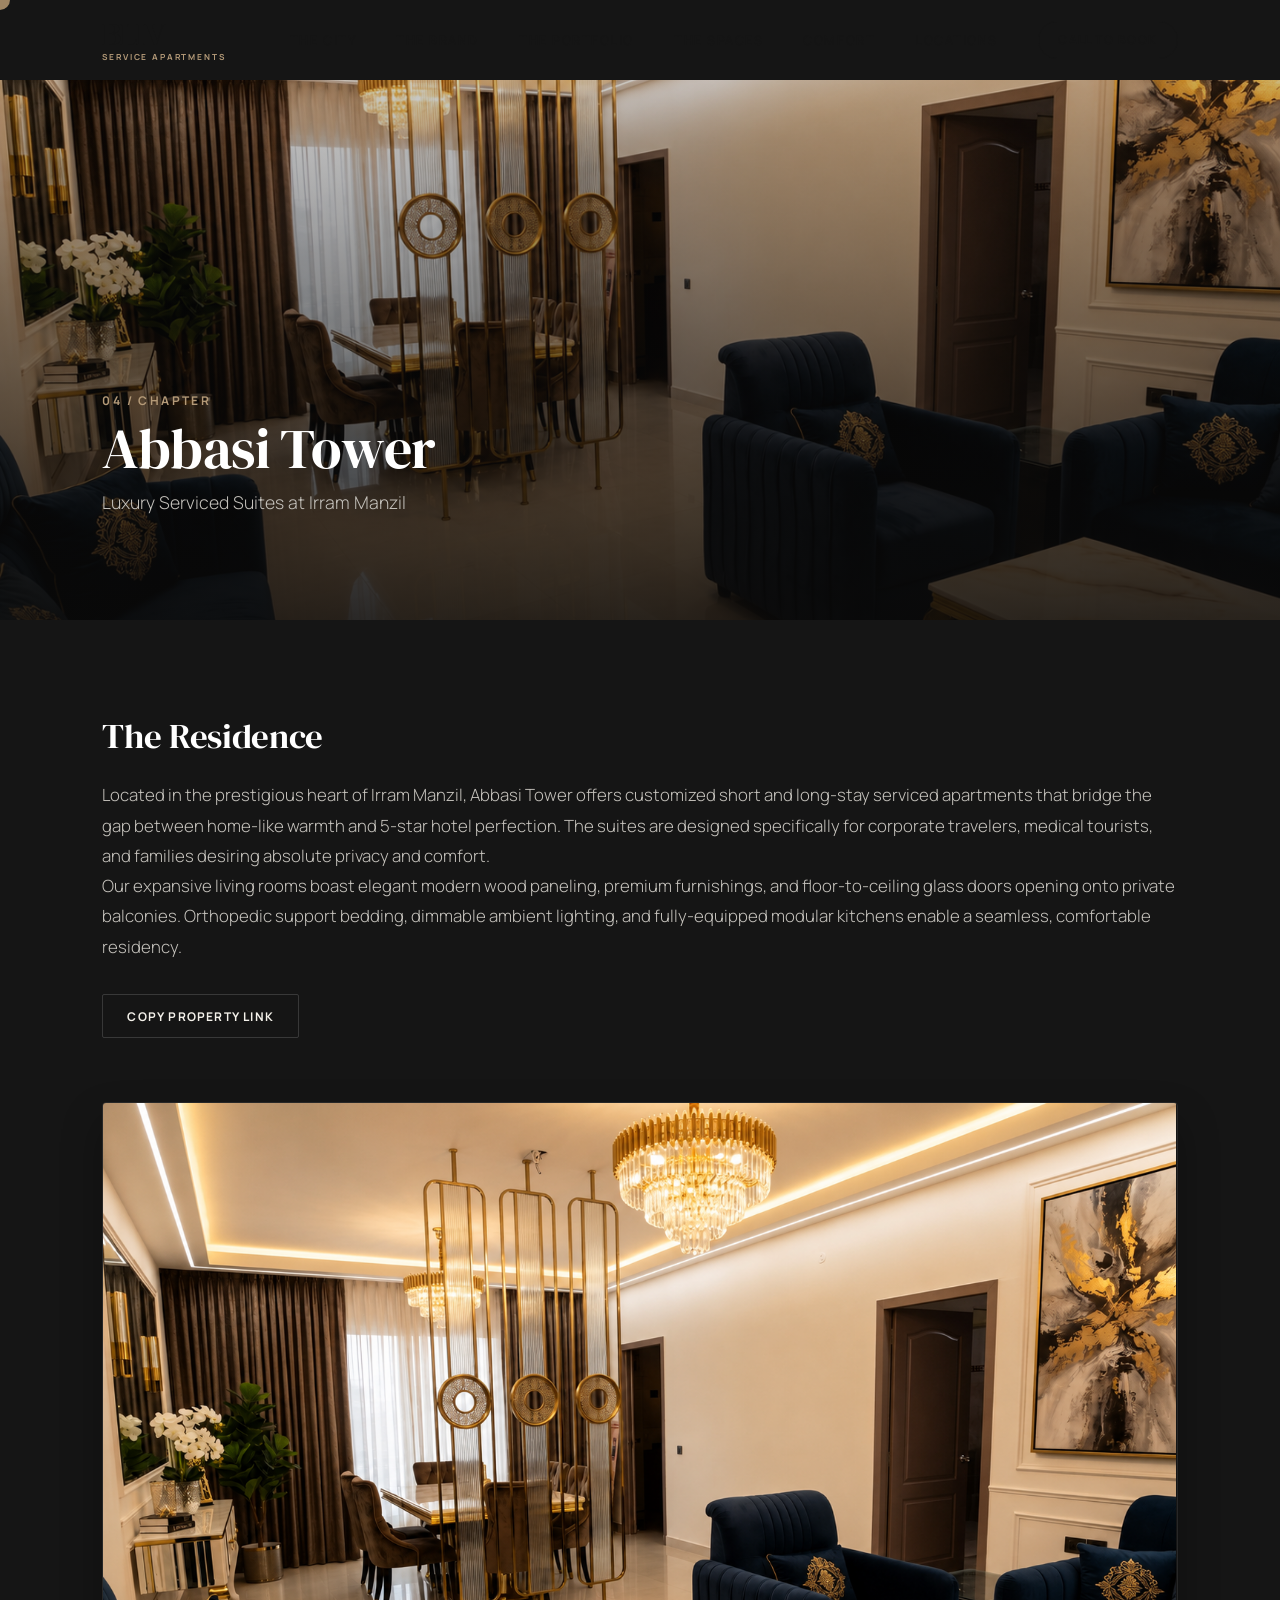
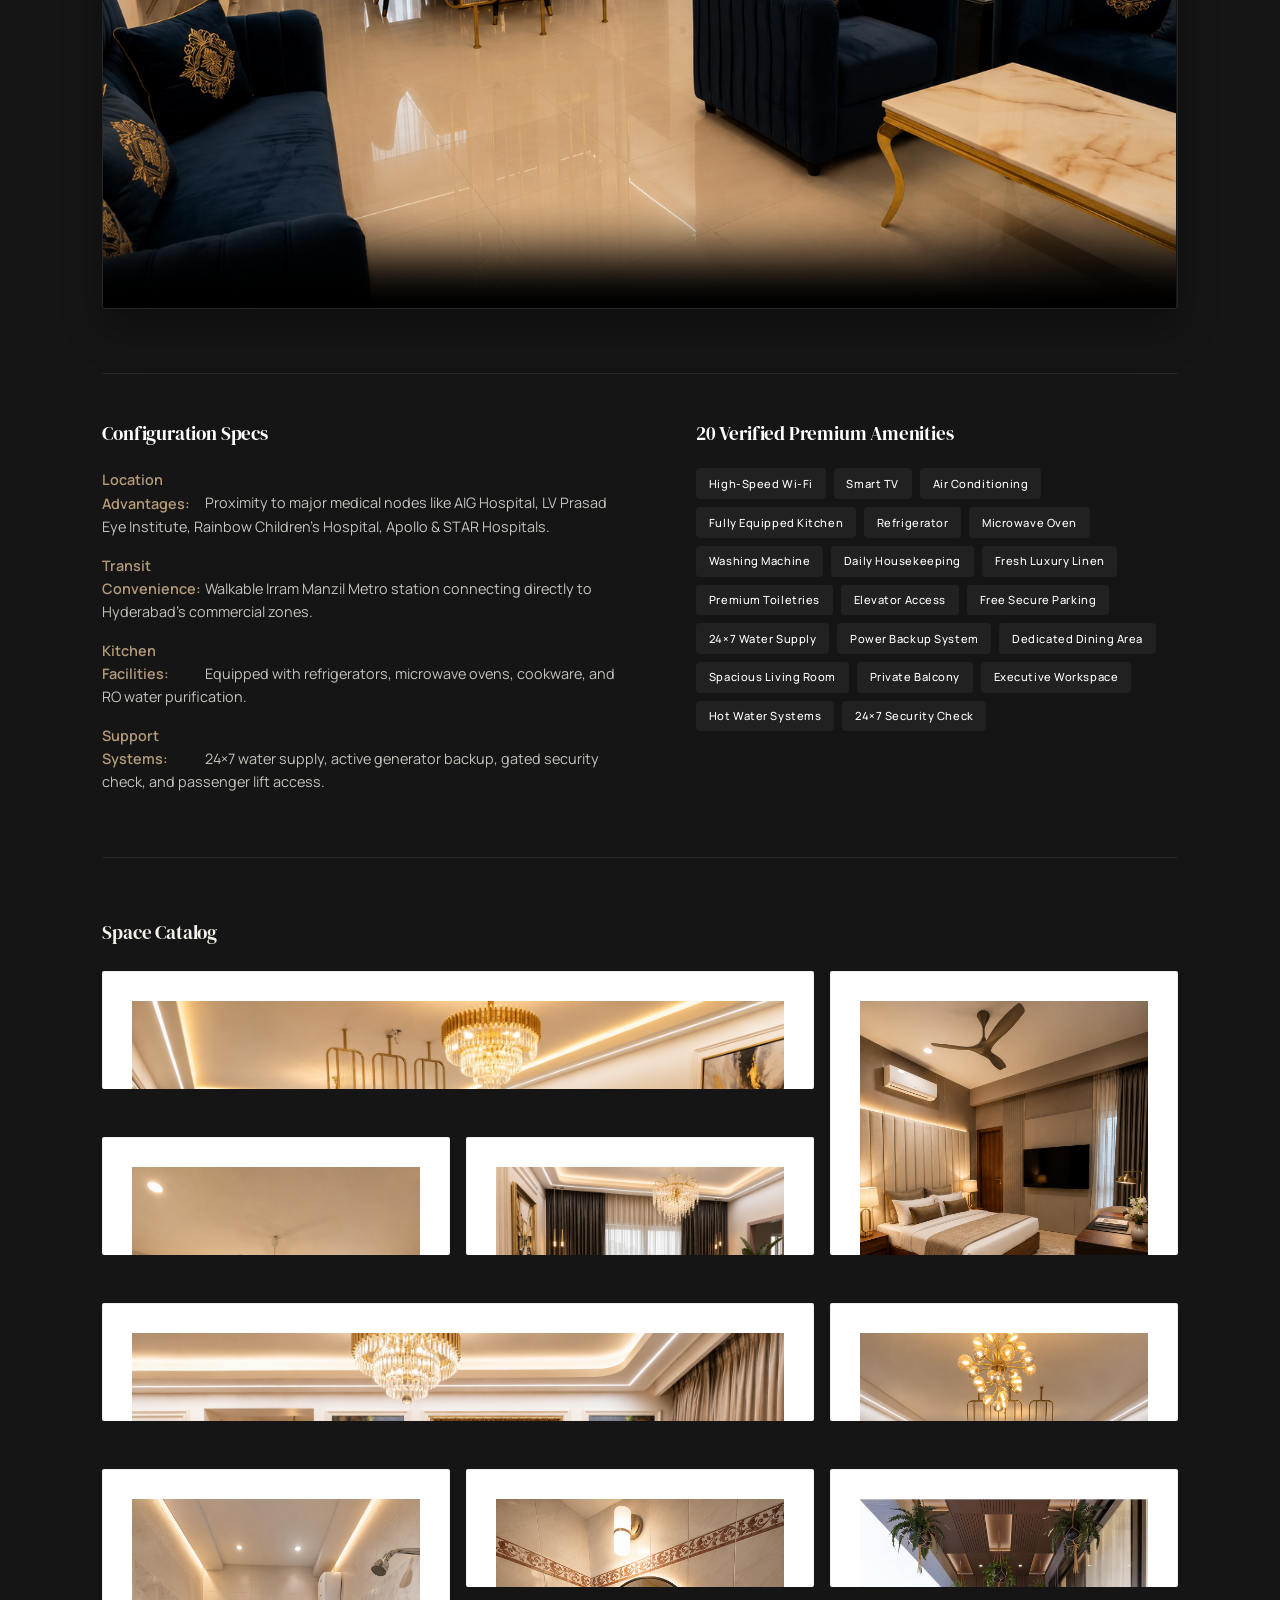
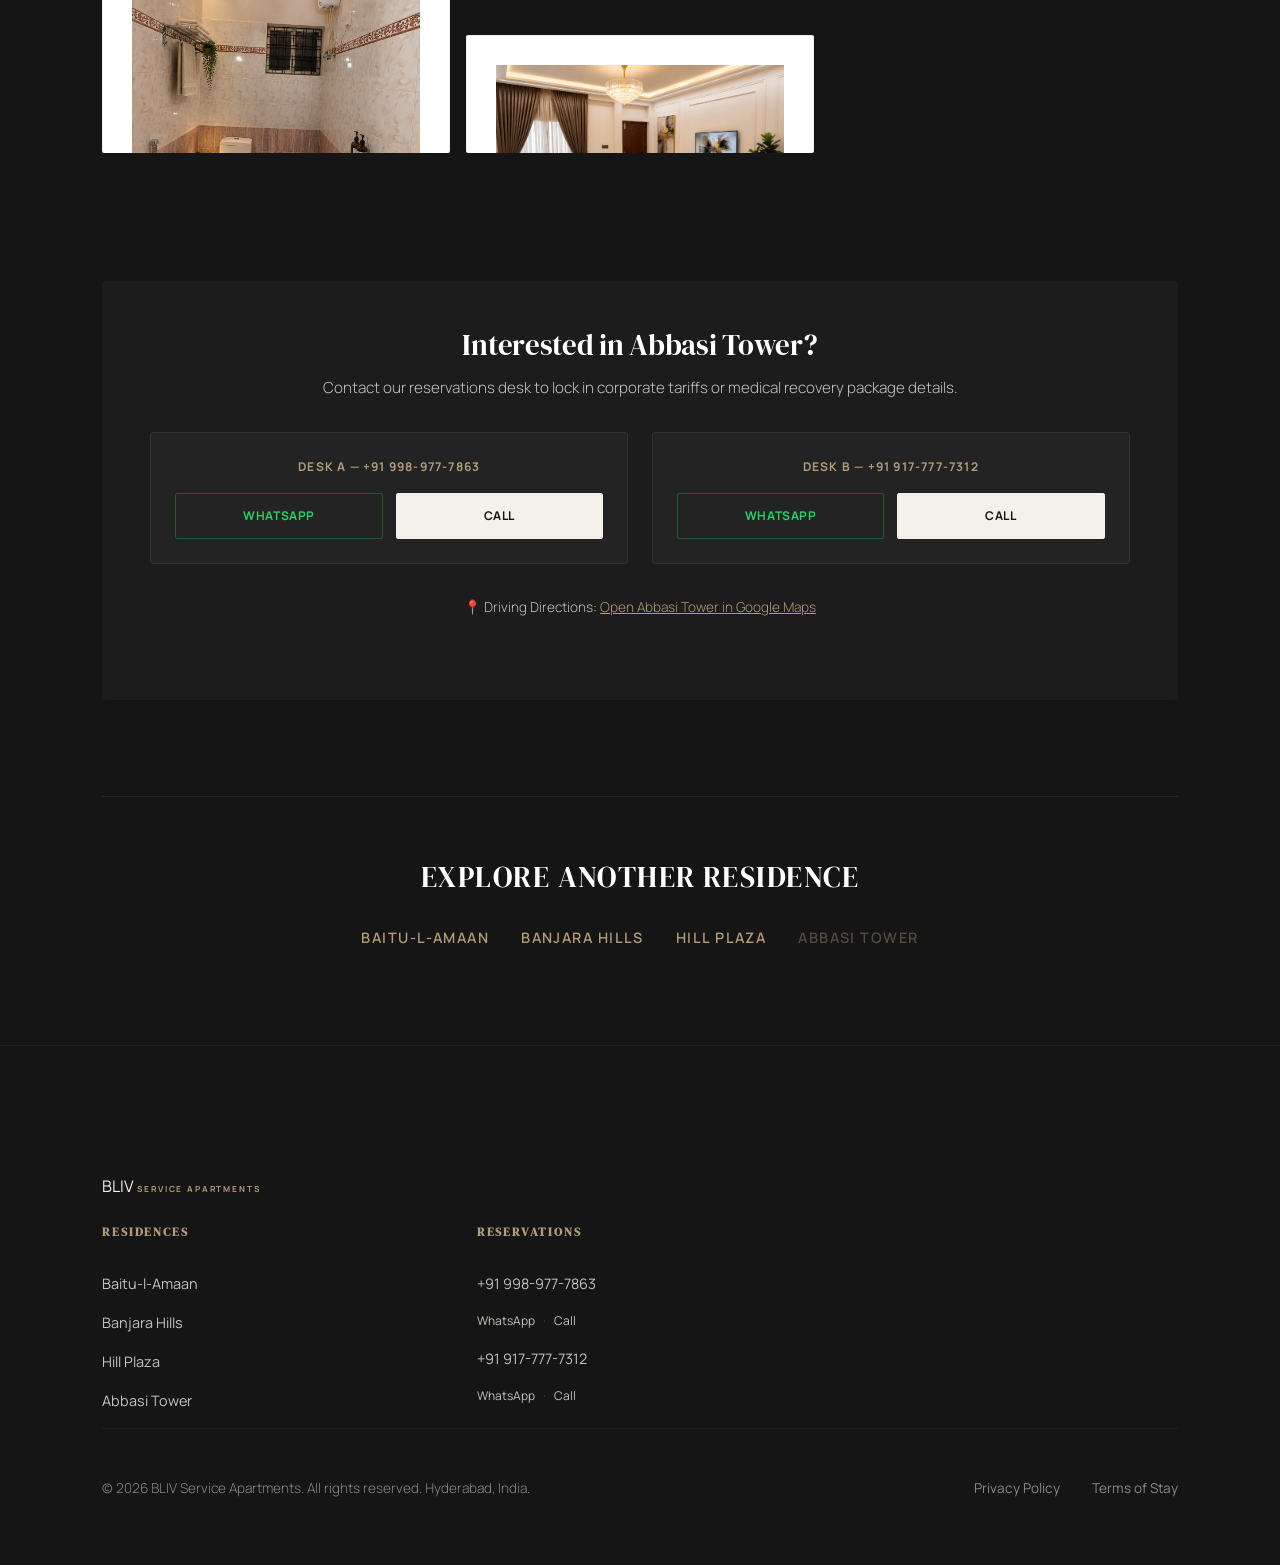
==== abbasi-tower/index.html @ 2ab09986 "feat: Add Multi-Property Shareable URL System and WhatsApp contact update (clean)" ====
<!DOCTYPE html>
<html lang="en">
<head>
    <meta charset="UTF-8">
    <meta name="viewport" content="width=device-width, initial-scale=1.0">
    <meta name="description" content="Explore customized luxury short and long-stay serviced suites at Abbasi Tower Irram Manzil, Hyderabad. Gated security, executive workspaces, modular kitchens.">
    <meta name="author" content="BLIV Brand Experience">
    
    <!-- Open Graph Metadata -->
    <meta property="og:title" content="Abbasi Tower | BLIV Service Apartments Hyderabad">
    <meta property="og:description" content="Explore customized luxury short and long-stay serviced suites at Abbasi Tower Irram Manzil, Hyderabad. Gated security, executive workspaces, modular kitchens.">
    <meta property="og:type" content="website">
    <meta property="og:image" content="../Abbasi%20Tower%20Iram%20Manzil/Living%20Space.png">
    
    <title>Abbasi Tower | BLIV Service Apartments Hyderabad</title>
    
    <!-- Premium Fonts -->
    <link rel="preconnect" href="https://fonts.googleapis.com">
    <link rel="preconnect" href="https://fonts.gstatic.com" crossorigin>
    <link href="https://fonts.googleapis.com/css2?family=DM+Serif+Display:ital@0;1&family=Manrope:wght@300;400;500;600;700&display=swap" rel="stylesheet">
    
    <!-- Stylesheets -->
    <link rel="stylesheet" href="../style.css">
</head>
<body class="property-page-body">
    <!-- Custom Premium Cursor (Desktop Only) -->
    <div id="custom-cursor" class="custom-cursor">
        <span class="cursor-text">EXPLORE</span>
    </div>

    <!-- Navigation Header -->
    <header class="site-header scrolled" id="site-header">
        <a href="../" class="logo" id="header-logo" aria-label="BLIV Homepage">BLIV <span class="logo-sub">SERVICE APARTMENTS</span></a>
        <nav class="desktop-nav" aria-label="Primary Desktop Navigation">
            <a href="../#city-story" class="nav-link">THE CITY</a>
            <a href="../#cube-section" class="nav-link">THE BRAND</a>
            <a href="../#collection" class="nav-link">THE PORTFOLIO</a>
            <a href="../#spaces" class="nav-link">THE SPACES</a>
            <a href="../#amenities" class="nav-link">COMFORT</a>
            <a href="../#locations" class="nav-link">LOCATIONS</a>
            <a href="#contact" class="nav-link nav-cta">CALL TO BOOK</a>
        </nav>
        <button class="mobile-menu-toggle" id="mobile-menu-toggle" aria-label="Open Menu" aria-expanded="false">
            <span class="bar"></span>
            <span class="bar"></span>
        </button>
    </header>

    <!-- Mobile Navigation Overlay Menu -->
    <div class="mobile-nav-overlay" id="mobile-nav-overlay">
        <nav class="mobile-nav" aria-label="Mobile Navigation Menu">
            <a href="../" class="mobile-link">HOME</a>
            <a href="../#collection" class="mobile-link">THE PORTFOLIO</a>
            <a href="../#spaces" class="mobile-link">THE SPACES</a>
            <a href="../#amenities" class="mobile-link">COMFORT</a>
            <a href="../#locations" class="mobile-link">LOCATIONS</a>
            <a href="#contact" class="mobile-link mobile-cta">CALL TO BOOK</a>
        </nav>
        <div class="mobile-nav-footer">
            <p>RESERVATIONS & BOOKING</p>
            <div class="mobile-nav-contact-row">
                <a href="https://wa.me/919989777863?text=Hello%20BLIV%20Service%20Apartments%2C%20I%20would%20like%20to%20enquire%20about%20Abbasi%20Tower%2C%20Irram%20Manzil." target="_blank" rel="noopener noreferrer" class="phone-link">+91 998-977-7863</a>
                <div class="mobile-nav-sub-actions">
                    <a href="https://wa.me/919989777863?text=Hello%20BLIV%20Service%20Apartments%2C%20I%20would%20like%20to%20enquire%20about%20Abbasi%20Tower%2C%20Irram%20Manzil." target="_blank" rel="noopener noreferrer" class="nav-action-link wa-action">WhatsApp</a>
                    <span class="nav-action-sep">·</span>
                    <a href="tel:+919989777863" class="nav-action-link call-action">Call</a>
                </div>
            </div>
            <div class="mobile-nav-contact-row">
                <a href="https://wa.me/919177777312?text=Hello%20BLIV%20Service%20Apartments%2C%20I%20would%20like%20to%20enquire%20about%20Abbasi%20Tower%2C%20Irram%20Manzil." target="_blank" rel="noopener noreferrer" class="phone-link">+91 917-777-7312</a>
                <div class="mobile-nav-sub-actions">
                    <a href="https://wa.me/919177777312?text=Hello%20BLIV%20Service%20Apartments%2C%20I%20would%20like%20to%20enquire%20about%20Abbasi%20Tower%2C%20Irram%20Manzil." target="_blank" rel="noopener noreferrer" class="nav-action-link wa-action">WhatsApp</a>
                    <span class="nav-action-sep">·</span>
                    <a href="tel:+919177777312" class="nav-action-link call-action">Call</a>
                </div>
            </div>
        </div>
    </div>

    <!-- Main Content Flow -->
    <main class="property-page">
        <!-- PROPERTY HERO -->
        <section class="property-hero" style="background-image: url('../Abbasi%20Tower%20Iram%20Manzil/Living%20Space.png');">
            <div class="property-hero-tint"></div>
            <div class="property-hero-content">
                <span class="item-label">04 / CHAPTER</span>
                <h1>Abbasi Tower</h1>
                <p class="tagline">Luxury Serviced Suites at Irram Manzil</p>
            </div>
        </section>

        <div class="property-body-content">
            <!-- INTRODUCTION -->
            <section class="property-editorial-text" data-scroll-reveal>
                <h3>The Residence</h3>
                <p>Located in the prestigious heart of Irram Manzil, Abbasi Tower offers customized short and long-stay serviced apartments that bridge the gap between home-like warmth and 5-star hotel perfection. The suites are designed specifically for corporate travelers, medical tourists, and families desiring absolute privacy and comfort.</p>
                <p>Our expansive living rooms boast elegant modern wood paneling, premium furnishings, and floor-to-ceiling glass doors opening onto private balconies. Orthopedic support bedding, dimmable ambient lighting, and fully-equipped modular kitchens enable a seamless, comfortable residency.</p>
                
                <div class="share-action-row">
                    <button class="btn-share-api" id="btn-share-property">Share Property →</button>
                    <button class="btn-copy-link" id="btn-copy-property">Copy Property Link</button>
                </div>
            </section>

            <!-- CINEMATIC MEDIA -->
            <section class="property-video-container" data-scroll-reveal>
                <video src="../Abbasi%20Tower%20Iram%20Manzil/Abbasi%20Tower-Irram%20Manzil%20Video.mp4" controls width="100%" height="auto" poster="../Abbasi%20Tower%20Iram%20Manzil/Living%20Space.png" aria-label="Cinematic video showing Abbasi Tower serviced apartment layout and comfort"></video>
            </section>

            <!-- PROPERTY INFO DETAILS -->
            <section class="property-collaboration-grid" style="margin: 4rem 0;" data-scroll-reveal>
                <div class="col-specs">
                    <h4>Configuration Specs</h4>
                    <ul class="specs-list">
                        <li><span>Location Advantages:</span> Proximity to major medical nodes like AIG Hospital, LV Prasad Eye Institute, Rainbow Children's Hospital, Apollo & STAR Hospitals.</li>
                        <li><span>Transit Convenience:</span> Walkable Irram Manzil Metro station connecting directly to Hyderabad's commercial zones.</li>
                        <li><span>Kitchen Facilities:</span> Equipped with refrigerators, microwave ovens, cookware, and RO water purification.</li>
                        <li><span>Support Systems:</span> 24×7 water supply, active generator backup, gated security check, and passenger lift access.</li>
                    </ul>
                </div>
                <div class="col-amenities">
                    <h4>20 Verified Premium Amenities</h4>
                    <div class="amenity-tags spec-20">
                        <span class="tag-badge">High-Speed Wi-Fi</span>
                        <span class="tag-badge">Smart TV</span>
                        <span class="tag-badge">Air Conditioning</span>
                        <span class="tag-badge">Fully Equipped Kitchen</span>
                        <span class="tag-badge">Refrigerator</span>
                        <span class="tag-badge">Microwave Oven</span>
                        <span class="tag-badge">Washing Machine</span>
                        <span class="tag-badge">Daily Housekeeping</span>
                        <span class="tag-badge">Fresh Luxury Linen</span>
                        <span class="tag-badge">Premium Toiletries</span>
                        <span class="tag-badge">Elevator Access</span>
                        <span class="tag-badge">Free Secure Parking</span>
                        <span class="tag-badge">24×7 Water Supply</span>
                        <span class="tag-badge">Power Backup System</span>
                        <span class="tag-badge">Dedicated Dining Area</span>
                        <span class="tag-badge">Spacious Living Room</span>
                        <span class="tag-badge">Private Balcony</span>
                        <span class="tag-badge">Executive Workspace</span>
                        <span class="tag-badge">Hot Water Systems</span>
                        <span class="tag-badge">24×7 Security Check</span>
                    </div>
                </div>
            </section>

            <!-- PHOTO GALLERY -->
            <section class="property-gallery-title-wrapper" data-scroll-reveal>
                <h3>Space Catalog</h3>
                <p>Select any room view to inspect the high-resolution photographs.</p>
            </section>
            
            <div class="overlay-mosaic-grid" id="gallery-grid-standalone" data-property-id="abbasi" data-scroll-reveal>
                <!-- Dynamically populated by property.js -->
            </div>

            <!-- LOCATION -->
            <section class="overlay-booking-cta" id="contact" style="margin-top: 6rem;" data-scroll-reveal>
                <h3>Interested in Abbasi Tower?</h3>
                <p>Contact our reservations desk to lock in corporate tariffs or medical recovery package details.</p>
                <div class="overlay-contact-options">
                    <div class="overlay-contact-card">
                        <span class="contact-card-title">DESK A — +91 998-977-7863</span>
                        <div class="contact-card-buttons">
                            <a href="https://wa.me/919989777863?text=Hello%20BLIV%20Service%20Apartments%2C%20I%20would%20like%20to%20enquire%20about%20Abbasi%20Tower%2C%20Irram%20Manzil." target="_blank" rel="noopener noreferrer" class="btn btn-wa-secondary">WhatsApp</a>
                            <a href="tel:+919989777863" class="btn btn-call-secondary">Call</a>
                        </div>
                    </div>
                    <div class="overlay-contact-card">
                        <span class="contact-card-title">DESK B — +91 917-777-7312</span>
                        <div class="contact-card-buttons">
                            <a href="https://wa.me/919177777312?text=Hello%20BLIV%20Service%20Apartments%2C%20I%20would%20like%20to%20enquire%20about%20Abbasi%20Tower%2C%20Irram%20Manzil." target="_blank" rel="noopener noreferrer" class="btn btn-wa-secondary">WhatsApp</a>
                            <a href="tel:+919177777312" class="btn btn-call-secondary">Call</a>
                        </div>
                    </div>
                </div>
                <p class="google-nav-txt" style="margin-top: 2rem;">📍 Driving Directions: <a href="https://maps.app.goo.gl/uZxY7U157ZDZK1t9A?g_st=ic" target="_blank" rel="noopener noreferrer" style="text-decoration: underline; color: var(--color-sand);">Open Abbasi Tower in Google Maps</a></p>
            </section>

            <!-- EXPLORE ANOTHER RESIDENCE -->
            <section class="discover-residences-section" data-scroll-reveal>
                <h3>Explore another residence</h3>
                <div class="discover-links">
                    <a href="../baitu-l-amaan/" class="discover-link">Baitu-l-Amaan</a>
                    <a href="../banjara-hills/" class="discover-link">Banjara Hills</a>
                    <a href="../hill-plaza-shaikhpet/" class="discover-link">Hill Plaza</a>
                    <a href="#" class="discover-link active">Abbasi Tower</a>
                </div>
            </section>
        </div>
    </main>

    <!-- Footer -->
    <footer class="site-footer">
        <div class="footer-container">
            <div class="footer-brand">
                <a href="../" class="foot-logo">BLIV <span class="logo-sub">SERVICE APARTMENTS</span></a>
                <p class="foot-desc">Premium serviced residences designed around spacious layouts, residential warmth, and absolute convenience in the heart of Hyderabad.</p>
            </div>
            
            <div class="footer-links-grid">
                <div class="footer-col">
                    <h4>RESIDENCES</h4>
                    <a href="../baitu-l-amaan/" class="foot-link">Baitu-l-Amaan</a>
                    <a href="../banjara-hills/" class="foot-link">Banjara Hills</a>
                    <a href="../hill-plaza-shaikhpet/" class="foot-link">Hill Plaza</a>
                    <a href="#" class="foot-link active">Abbasi Tower</a>
                </div>
                <div class="footer-col">
                    <h4>RESERVATIONS</h4>
                    <div class="foot-contact-block">
                        <a href="https://wa.me/919989777863?text=Hello%20BLIV%20Service%20Apartments%2C%20I%20would%20like%20to%20enquire%20about%20Abbasi%20Tower%2C%20Irram%20Manzil." target="_blank" rel="noopener noreferrer" class="foot-link">+91 998-977-7863</a>
                        <div class="foot-sub-links">
                            <a href="https://wa.me/919989777863?text=Hello%20BLIV%20Service%20Apartments%2C%20I%20would%20like%20to%20enquire%20about%20Abbasi%20Tower%2C%20Irram%20Manzil." target="_blank" rel="noopener noreferrer" class="foot-action-link">WhatsApp</a>
                            <span class="foot-action-sep">·</span>
                            <a href="tel:+919989777863" class="foot-action-link">Call</a>
                        </div>
                    </div>
                    <div class="foot-contact-block">
                        <a href="https://wa.me/919177777312?text=Hello%20BLIV%20Service%20Apartments%2C%20I%20would%20like%20to%20enquire%20about%20Abbasi%20Tower%2C%20Irram%20Manzil." target="_blank" rel="noopener noreferrer" class="foot-link">+91 917-777-7312</a>
                        <div class="foot-sub-links">
                            <a href="https://wa.me/919177777312?text=Hello%20BLIV%20Service%20Apartments%2C%20I%20would%20like%20to%20enquire%20about%20Abbasi%20Tower%2C%20Irram%20Manzil." target="_blank" rel="noopener noreferrer" class="foot-action-link">WhatsApp</a>
                            <span class="foot-action-sep">·</span>
                            <a href="tel:+919177777312" class="foot-action-link">Call</a>
                        </div>
                    </div>
                </div>
            </div>
        </div>
        <div class="footer-bottom">
            <p class="copyright">&copy; 2026 BLIV Service Apartments. All rights reserved. Hyderabad, India.</p>
            <div class="footer-policies">
                <a href="#">Privacy Policy</a>
                <a href="#">Terms of Stay</a>
            </div>
        </div>
    </footer>

    <!-- Fullscreen Lightbox Gallery Viewer -->
    <div class="lightbox-viewer" id="lightbox-viewer" role="dialog" aria-modal="true" aria-label="Fullscreen image viewer">
        <button class="lightbox-close" id="lightbox-close" aria-label="Close viewer">✕ CLOSE</button>
        <button class="lightbox-prev" id="lightbox-prev" aria-label="Previous image">‹</button>
        <button class="lightbox-next" id="lightbox-next" aria-label="Next image">›</button>
        
        <div class="lightbox-content">
            <figure class="lightbox-figure">
                <img src="" id="lightbox-img" alt="BLIV Serviced Residence Space View">
                <figcaption class="lightbox-caption">
                    <div class="lightbox-meta">
                        <span class="lightbox-counter" id="lightbox-counter">1 / 1</span>
                        <h3 class="lightbox-title" id="lightbox-title">SPACE TITLE</h3>
                        <p class="lightbox-desc" id="lightbox-desc">Space details and descriptive catalog specifications.</p>
                    </div>
                </figcaption>
            </figure>
        </div>
    </div>

    <!-- Mobile Action Drawer for Contacts -->
    <div class="mobile-action-drawer" id="mobile-action-drawer" role="dialog" aria-modal="true" aria-hidden="true">
        <div class="drawer-backdrop" id="drawer-backdrop"></div>
        <div class="drawer-content">
            <div class="drawer-header">
                <h4 id="drawer-title">WHATSAPP RESERVATIONS</h4>
                <button class="drawer-close-btn" id="drawer-close-btn" aria-label="Close menu">✕ CLOSE</button>
            </div>
            <div class="drawer-body" id="drawer-body-options">
                <!-- Injected via JavaScript -->
            </div>
        </div>
    </div>

    <!-- Copy Link Toast Confirmation -->
    <div class="copy-toast" id="copy-toast">LINK COPIED</div>

    <!-- Quick Call Bar (Mobile Viewports Only) -->
    <div class="floating-mobile-call-bar" id="mobile-call-bar">
        <a href="#" class="call-btn-mobile" id="mobile-call-trigger">📞 CALL DESK</a>
        <a href="#" class="chat-btn-mobile" id="mobile-whatsapp-trigger">💬 WHATSAPP</a>
    </div>

    <!-- Scripts -->
    <script src="../property.js"></script>
</body>
</html>
---- style.css ----
/* ==========================================================================
   BLIV Serviced Residences Design System & Stylesheet
   ========================================================================== */

/* --------------------------------------------------------------------------
   01. Core Tokens & Global Settings
   -------------------------------------------------------------------------- */
:root {
    /* Color Palette */
    --color-ivory: #F4F1EA;
    --color-charcoal: #151515;
    --color-charcoal-light: #1A1A1A;
    --color-grey: #8B8882;
    --color-grey-light: #C5C2BC;
    --color-sand: #B49A78;
    --color-white: #FFFFFF;
    
    /* Typography */
    --font-display: 'DM Serif Display', serif;
    --font-body: 'Manrope', sans-serif;
    
    /* Transitions */
    --transition-smooth: all 0.6s cubic-bezier(0.25, 1, 0.5, 1);
    --transition-fast: all 0.25s ease;
    --transition-cinematic: all 1.2s cubic-bezier(0.76, 0, 0.24, 1);
    
    /* Spacing */
    --container-padding: 8vw;
    --header-height: 80px;
}

/* Base Resets & Defaults */
*, *::before, *::after {
    box-sizing: border-box;
    margin: 0;
    padding: 0;
}

html {
    scroll-behavior: smooth;
    background-color: var(--color-ivory);
    color: var(--color-charcoal);
    font-family: var(--font-body);
    font-size: 16px;
    line-height: 1.6;
    overflow-x: hidden;
}

body {
    overflow-x: hidden;
    -webkit-font-smoothing: antialiased;
    -moz-osx-font-smoothing: grayscale;
}

/* Selection Highlight */
::selection {
    background-color: var(--color-sand);
    color: var(--color-white);
}

/* Custom Scrollbar */
::-webkit-scrollbar {
    width: 6px;
}
::-webkit-scrollbar-track {
    background: var(--color-ivory);
}
::-webkit-scrollbar-thumb {
    background: var(--color-sand);
}

/* Scroll Progress Bar */
.scroll-progress-bar {
    position: fixed;
    top: 0;
    left: 0;
    width: 0%;
    height: 3px;
    background: var(--color-sand);
    z-index: 2000;
    transition: width 0.1s ease-out;
}

/* Typography Hierarchy */
h1, h2, h3, h4, h5, h6 {
    font-family: var(--font-display);
    font-weight: 400;
    line-height: 1.15;
    letter-spacing: -0.01em;
}

p {
    font-weight: 300;
    line-height: 1.7;
    color: var(--color-charcoal);
}

/* Interactive Element Styles */
a {
    color: inherit;
    text-decoration: none;
    transition: var(--transition-fast);
}

button {
    font-family: var(--font-body);
    background: none;
    border: none;
    cursor: pointer;
    outline: none;
}

/* Utility Layouts */
.tracking-wide {
    letter-spacing: 0.15em;
}

.label-caps {
    display: inline-block;
    font-size: 0.75rem;
    font-weight: 600;
    letter-spacing: 0.2em;
    text-transform: uppercase;
    color: var(--color-sand);
    margin-bottom: 1.5rem;
}

/* --------------------------------------------------------------------------
   02. Premium Custom Cursor (Desktop Only)
   -------------------------------------------------------------------------- */
.custom-cursor {
    display: none;
    position: fixed;
    top: 0;
    left: 0;
    width: 20px;
    height: 20px;
    background-color: var(--color-sand);
    border-radius: 50%;
    pointer-events: none;
    z-index: 9999;
    transform: translate(-50%, -50%);
    mix-blend-mode: difference;
    transition: width 0.3s ease, height 0.3s ease, background-color 0.3s ease;
    align-items: center;
    justify-content: center;
}

.custom-cursor.hovered {
    width: 70px;
    height: 70px;
    background-color: var(--color-ivory);
    mix-blend-mode: normal;
}

.custom-cursor .cursor-text {
    display: none;
    font-size: 0.6rem;
    font-weight: 700;
    letter-spacing: 0.1em;
    color: var(--color-charcoal);
    text-transform: uppercase;
}

.custom-cursor.hovered .cursor-text {
    display: block;
}

@media (hover: hover) and (pointer: fine) {
    .custom-cursor {
        display: flex;
    }
}

/* --------------------------------------------------------------------------
   03. Navigation Header
   -------------------------------------------------------------------------- */
.site-header {
    position: fixed;
    top: 0;
    left: 0;
    width: 100%;
    height: var(--header-height);
    display: flex;
    justify-content: space-between;
    align-items: center;
    padding: 0 var(--container-padding);
    z-index: 1000;
    transition: var(--transition-smooth);
    background-color: transparent;
}

.site-header.scrolled {
    background-color: rgba(21, 21, 21, 0.95);
    backdrop-filter: blur(12px);
    border-bottom: 1px solid rgba(255, 255, 255, 0.05);
    color: var(--color-ivory);
    height: 70px;
}

.site-header.scrolled .nav-link {
    color: rgba(244, 241, 234, 0.7);
}

.site-header.scrolled .nav-link:hover {
    color: var(--color-white);
}

.site-header.scrolled .logo {
    color: var(--color-ivory);
}

.site-header.scrolled .nav-cta {
    border-color: var(--color-sand);
    color: var(--color-ivory);
}

.site-header.scrolled .nav-cta:hover {
    background-color: var(--color-sand);
    color: var(--color-charcoal);
}

.logo {
    font-family: var(--font-display);
    font-size: 2rem;
    font-weight: 400;
    color: var(--color-charcoal);
    letter-spacing: -0.02em;
    z-index: 1010;
    display: flex;
    flex-direction: column;
    line-height: 0.9;
}

.logo-sub {
    font-family: var(--font-body);
    font-size: 0.52rem;
    font-weight: 700;
    letter-spacing: 0.22em;
    color: var(--color-sand);
    text-transform: uppercase;
    margin-top: 4px;
}

.desktop-nav {
    display: flex;
    align-items: center;
    gap: 2.5rem;
}

.nav-link {
    font-size: 0.8rem;
    font-weight: 500;
    letter-spacing: 0.12em;
    text-transform: uppercase;
    color: rgba(21, 21, 21, 0.7);
}

.nav-link:hover {
    color: var(--color-charcoal);
}

.nav-cta {
    padding: 0.5rem 1.2rem;
    border: 1px solid var(--color-charcoal);
    border-radius: 20px;
    font-size: 0.75rem;
    font-weight: 600;
}

.nav-cta:hover {
    background-color: var(--color-charcoal);
    color: var(--color-ivory) !important;
}

/* Mobile Toggle */
.mobile-menu-toggle {
    display: none;
    flex-direction: column;
    justify-content: space-between;
    width: 24px;
    height: 16px;
    z-index: 1010;
}

.mobile-menu-toggle .bar {
    width: 100%;
    height: 2px;
    background-color: currentColor;
    transition: var(--transition-fast);
}

.site-header.scrolled .mobile-menu-toggle .bar {
    background-color: var(--color-ivory);
}

/* Mobile Menu Open State */
.mobile-menu-active .mobile-menu-toggle .bar:nth-child(1) {
    transform: translateY(7px) rotate(45deg);
}

.mobile-menu-active .mobile-menu-toggle .bar:nth-child(2) {
    transform: translateY(-7px) rotate(-45deg);
}

.mobile-menu-active .site-header {
    color: var(--color-ivory);
}

/* Mobile Nav Overlay */
.mobile-nav-overlay {
    position: fixed;
    top: 0;
    left: 0;
    width: 100%;
    height: 100%;
    background-color: var(--color-charcoal);
    z-index: 990;
    display: flex;
    flex-direction: column;
    justify-content: center;
    padding: var(--container-padding);
    transform: translateY(-100%);
    transition: transform 0.6s cubic-bezier(0.85, 0, 0.15, 1);
}

.mobile-nav-overlay.active {
    transform: translateY(0);
}

.mobile-nav {
    display: flex;
    flex-direction: column;
    gap: 2rem;
}

.mobile-link {
    font-family: var(--font-display);
    font-size: 2.5rem;
    color: rgba(244, 241, 234, 0.6);
}

.mobile-link:hover, .mobile-link.active {
    color: var(--color-ivory);
    padding-left: 10px;
}

.mobile-cta {
    font-family: var(--font-body);
    font-size: 1.2rem;
    text-transform: uppercase;
    letter-spacing: 0.1em;
    color: var(--color-sand) !important;
}

.mobile-nav-footer {
    margin-top: 4rem;
    border-top: 1px solid rgba(255, 255, 255, 0.1);
    padding-top: 2rem;
}

.mobile-nav-footer p {
    color: var(--color-grey);
    font-size: 0.75rem;
    letter-spacing: 0.1em;
    margin-bottom: 0.5rem;
}

.mobile-nav-footer .phone-link {
    display: block;
    font-size: 1.2rem;
    color: var(--color-ivory);
    margin-bottom: 0.5rem;
}

@media (max-width: 991px) {
    .desktop-nav {
        display: none;
    }
    .mobile-menu-toggle {
        display: flex;
    }
}

/* --------------------------------------------------------------------------
   04. Button & Interaction Styles
   -------------------------------------------------------------------------- */
.btn {
    display: inline-block;
    padding: 1rem 2.2rem;
    font-size: 0.8rem;
    font-weight: 600;
    letter-spacing: 0.15em;
    text-transform: uppercase;
    border-radius: 4px;
    transition: var(--transition-smooth);
    position: relative;
    overflow: hidden;
}

.btn-primary {
    background-color: var(--color-charcoal);
    color: var(--color-ivory);
    border: 1px solid var(--color-charcoal);
}

.btn-primary:hover {
    background-color: transparent;
    color: var(--color-charcoal);
    transform: translateY(-2px);
}

.btn-outline {
    border: 1px solid var(--color-charcoal);
    color: var(--color-charcoal);
    background: transparent;
}

.btn-outline:hover {
    background-color: var(--color-charcoal);
    color: var(--color-ivory);
    transform: translateY(-2px);
}

/* --------------------------------------------------------------------------
   05. Hero Section
   -------------------------------------------------------------------------- */
.hero-section {
    position: relative;
    width: 100%;
    height: 100vh;
    display: flex;
    align-items: center;
    padding: 0 var(--container-padding);
    background-color: var(--color-ivory);
    overflow: hidden;
}

.hero-bg-overlay {
    position: absolute;
    top: 0;
    left: 0;
    width: 100%;
    height: 100%;
    background: radial-gradient(circle at 70% 30%, rgba(180, 154, 120, 0.08) 0%, rgba(21, 21, 21, 0) 70%);
}

.hero-content {
    position: relative;
    max-width: 800px;
    z-index: 10;
}

.hero-location-label {
    display: block;
    font-size: 0.8rem;
    font-weight: 600;
    color: var(--color-sand);
    margin-bottom: 2rem;
}

.hero-title {
    font-size: 5.5rem;
    line-height: 1.05;
    margin-bottom: 2.5rem;
    color: var(--color-charcoal);
}

.hero-title span {
    display: block;
}

.hero-title .line-2 {
    font-style: italic;
    font-family: var(--font-display);
    padding-left: 2vw;
    color: var(--color-sand);
}

.hero-subtext {
    font-size: 1.15rem;
    font-weight: 300;
    max-width: 550px;
    margin-bottom: 3rem;
}

.scroll-indicator {
    position: absolute;
    bottom: 2rem;
    left: var(--container-padding);
    display: flex;
    flex-direction: column;
    align-items: center;
    gap: 0.5rem;
}

.scroll-text {
    font-size: 0.65rem;
    font-weight: 600;
    letter-spacing: 0.25em;
    text-transform: uppercase;
    color: var(--color-grey);
}

.scroll-line {
    width: 1px;
    height: 50px;
    background-color: var(--color-grey-light);
    position: relative;
    overflow: hidden;
}

.scroll-line::after {
    content: '';
    position: absolute;
    top: 0;
    left: 0;
    width: 100%;
    height: 50%;
    background-color: var(--color-sand);
    animation: scroll-anim 2s cubic-bezier(0.25, 1, 0.5, 1) infinite;
}

@keyframes scroll-anim {
    0% { transform: translateY(-100%); }
    100% { transform: translateY(200%); }
}

@media (max-width: 768px) {
    .hero-title {
        font-size: 3.5rem;
    }
    .hero-subtext {
        font-size: 1rem;
    }
}

/* --------------------------------------------------------------------------
   06. Cinematic Day -> Night City Story
   -------------------------------------------------------------------------- */
.city-story-section {
    position: relative;
    width: 100%;
    background-color: var(--color-charcoal);
}

.city-intro-sticky {
    position: sticky;
    top: 0;
    height: 100vh;
    width: 100%;
    overflow: hidden;
    display: flex;
    align-items: center;
}

.city-image-layers {
    position: absolute;
    top: 0;
    left: 0;
    width: 100%;
    height: 100%;
}

.city-layer {
    position: absolute;
    top: 0;
    left: 0;
    width: 100%;
    height: 100%;
    background-size: cover;
    background-position: center;
    opacity: 0;
    transform: scale(1.05);
    transition: opacity 1s cubic-bezier(0.25, 1, 0.5, 1), transform 1.2s cubic-bezier(0.25, 1, 0.5, 1);
}

.city-layer.active {
    opacity: 1;
    transform: scale(1.01);
}

.city-color-matte {
    position: absolute;
    top: 0;
    left: 0;
    width: 100%;
    height: 100%;
    background-color: rgba(21, 21, 21, 0.4);
}

.city-text-container {
    position: relative;
    z-index: 10;
    padding: 0 var(--container-padding);
    max-width: 650px;
}

.city-text-block {
    position: absolute;
    top: 50%;
    transform: translateY(-50%);
    opacity: 0;
    visibility: hidden;
    transition: opacity 0.8s ease, visibility 0.8s ease;
}

.city-text-block.active {
    position: relative;
    top: auto;
    transform: none;
    opacity: 1;
    visibility: visible;
}

.city-text-block h2 {
    font-size: 3.5rem;
    color: var(--color-ivory);
    margin-bottom: 1.5rem;
}

.city-text-block p {
    font-size: 1.1rem;
    color: var(--color-grey-light);
}

/* --------------------------------------------------------------------------
   07. Dual Split City Preview
   -------------------------------------------------------------------------- */
.city-split-preview {
    display: flex;
    width: 100%;
    height: 70vh;
    overflow: hidden;
}

.split-side {
    position: relative;
    flex: 1;
    height: 100%;
    overflow: hidden;
    display: flex;
    align-items: center;
    justify-content: center;
    cursor: pointer;
}

.split-bg {
    position: absolute;
    top: 0;
    left: 0;
    width: 100%;
    height: 100%;
    background-size: cover;
    background-position: center;
    transform: scale(1.02);
    transition: transform 1.2s cubic-bezier(0.25, 1, 0.5, 1);
}

.split-overlay {
    position: absolute;
    top: 0;
    left: 0;
    width: 100%;
    height: 100%;
    background-color: rgba(21, 21, 21, 0.5);
    transition: background-color 0.6s ease;
}

.split-content {
    position: relative;
    z-index: 10;
    text-align: center;
    color: var(--color-white);
}

.split-side .tag {
    font-size: 0.7rem;
    letter-spacing: 0.25em;
    color: var(--color-sand);
    display: block;
    margin-bottom: 1rem;
}

.split-side h3 {
    font-size: 2.2rem;
    margin-bottom: 1.5rem;
}

.hover-action {
    font-size: 0.8rem;
    font-weight: 600;
    letter-spacing: 0.15em;
    border-bottom: 1px solid var(--color-sand);
    padding-bottom: 4px;
    opacity: 0;
    transform: translateY(10px);
    transition: var(--transition-smooth);
}

.split-side:hover .split-bg {
    transform: scale(1.08);
}

.split-side:hover .split-overlay {
    background-color: rgba(21, 21, 21, 0.3);
}

.split-side:hover .hover-action {
    opacity: 1;
    transform: translateY(0);
}

@media (max-width: 768px) {
    .city-split-preview {
        flex-direction: column;
        height: 80vh;
    }
}

/* --------------------------------------------------------------------------
   08. Signature 3D Rotating Text Cube
   -------------------------------------------------------------------------- */
.cube-showcase-section {
    position: relative;
    width: 100%;
    background-color: var(--color-charcoal);
}

.cube-sticky-container {
    position: sticky;
    top: 0;
    height: 100vh;
    width: 100%;
    overflow: hidden;
    display: grid;
    grid-template-columns: 1.2fr 1fr;
    align-items: center;
    padding: 0 var(--container-padding);
}

.cube-background-underlay {
    position: absolute;
    top: 0;
    left: 0;
    width: 100%;
    height: 100%;
    z-index: 1;
}

.cube-bg-image {
    position: absolute;
    top: 0;
    left: 0;
    width: 100%;
    height: 100%;
    background-size: cover;
    background-position: center;
    opacity: 0;
    transition: opacity 1s cubic-bezier(0.25, 1, 0.5, 1);
}

.cube-bg-image.active {
    opacity: 0.25;
}

.cube-matte {
    position: absolute;
    top: 0;
    left: 0;
    width: 100%;
    height: 100%;
    background: linear-gradient(90deg, var(--color-charcoal) 20%, rgba(21,21,21,0.5) 50%, var(--color-charcoal) 85%);
}

.cube-left-intro {
    position: relative;
    z-index: 10;
    max-width: 500px;
    color: var(--color-ivory);
}

.cube-left-intro h2 {
    font-size: 3rem;
    margin-bottom: 2rem;
}

.cube-left-intro .desc {
    color: var(--color-grey-light);
    font-size: 1.05rem;
    margin-bottom: 3rem;
}

.cube-progress-bullets {
    display: flex;
    flex-wrap: wrap;
    gap: 1.5rem;
}

.cube-progress-bullets .bullet {
    font-size: 0.7rem;
    font-weight: 600;
    letter-spacing: 0.15em;
    color: var(--color-grey);
    cursor: pointer;
    transition: var(--transition-fast);
    position: relative;
    padding-bottom: 4px;
}

.cube-progress-bullets .bullet::after {
    content: '';
    position: absolute;
    bottom: 0;
    left: 0;
    width: 0%;
    height: 1px;
    background-color: var(--color-sand);
    transition: var(--transition-fast);
}

.cube-progress-bullets .bullet.active {
    color: var(--color-ivory);
}

.cube-progress-bullets .bullet.active::after {
    width: 100%;
}

/* 3D Viewport styling */
.cube-3d-viewport {
    position: relative;
    width: 100%;
    height: 350px;
    display: flex;
    align-items: center;
    justify-content: center;
    z-index: 10;
}

.cube-3d-scene {
    width: 280px;
    height: 280px;
    perspective: 1200px;
}

.cube-3d-element {
    width: 100%;
    height: 100%;
    position: relative;
    transform-style: preserve-3d;
    transition: transform 0.8s cubic-bezier(0.25, 1, 0.5, 1);
}

.cube-face {
    position: absolute;
    width: 280px;
    height: 280px;
    border: 1px solid rgba(180, 154, 120, 0.35);
    background-color: rgba(21, 21, 21, 0.85);
    backdrop-filter: blur(8px);
    display: flex;
    align-items: center;
    justify-content: center;
    font-family: var(--font-display);
    font-size: 1.8rem;
    color: var(--color-ivory);
    letter-spacing: 0.05em;
    box-shadow: inset 0 0 40px rgba(0, 0, 0, 0.8);
}

/* Positions of individual faces translating to 140px (half of 280px size) */
.cube-face.front  { transform: rotateY(  0deg) translateZ(140px); }
.cube-face.back   { transform: rotateY(180deg) translateZ(140px); }
.cube-face.right  { transform: rotateY( 90deg) translateZ(140px); }
.cube-face.left   { transform: rotateY(-90deg) translateZ(140px); }
.cube-face.top    { transform: rotateX( 90deg) translateZ(140px); }
.cube-face.bottom { transform: rotateX(-90deg) translateZ(140px); }

.cube-face.front  { border-color: rgba(180, 154, 120, 0.8); }

.cube-scroll-triggers {
    position: relative;
    z-index: 5;
    pointer-events: none;
}

.cube-trigger {
    height: 100vh;
}

@media (max-width: 991px) {
    .cube-sticky-container {
        grid-template-columns: 1fr;
        padding-top: var(--header-height);
        gap: 2rem;
    }
    .cube-3d-viewport {
        height: 280px;
    }
}

/* Cinematic divider */
.cinematic-divider {
    padding: 12vh var(--container-padding);
    background-color: var(--color-ivory);
    text-align: center;
}

.cinematic-divider .divider-content {
    max-width: 700px;
    margin: 0 auto;
}

.cinematic-divider h2 {
    font-size: 3.5rem;
    margin-bottom: 1.5rem;
}

.cinematic-divider p {
    font-size: 1.15rem;
    color: var(--color-grey);
}

/* --------------------------------------------------------------------------
   09. Properties Portfolio (Chapters Grid Layout)
   -------------------------------------------------------------------------- */
.collection-section {
    padding: 12vh var(--container-padding);
    background-color: var(--color-ivory);
}

.section-header-editorial {
    max-width: 600px;
    margin-bottom: 6rem;
}

.section-header-editorial.text-center {
    margin-left: auto;
    margin-right: auto;
    text-align: center;
}

.section-header-editorial h2 {
    font-size: 3.8rem;
    margin-bottom: 1.5rem;
}

.properties-chapters-list {
    display: flex;
    flex-direction: column;
    gap: 8rem;
}

.property-chapter-row {
    display: grid;
    grid-template-columns: 1fr 1.2fr;
    gap: 6vw;
    align-items: center;
}

.property-chapter-row.inverse {
    grid-template-columns: 1.2fr 1fr;
}

.property-chapter-row.inverse .chapter-info {
    order: 2;
}

.property-chapter-row.inverse .chapter-media-wrapper {
    order: 1;
}

.chapter-info {
    display: flex;
    flex-direction: column;
    align-items: flex-start;
}

.chapter-number {
    font-family: var(--font-display);
    font-size: 4.5rem;
    color: var(--color-grey-light);
    line-height: 1;
    margin-bottom: 1rem;
}

.chapter-title {
    font-size: 3.2rem;
    color: var(--color-charcoal);
    margin-bottom: 0.5rem;
}

.chapter-location {
    font-size: 0.75rem;
    font-weight: 600;
    letter-spacing: 0.15em;
    color: var(--color-sand);
    text-transform: uppercase;
    margin-bottom: 2rem;
}

.chapter-excerpt {
    font-size: 1.05rem;
    font-weight: 300;
    color: var(--color-charcoal);
    margin-bottom: 2.5rem;
    max-width: 480px;
}

.chapter-media-wrapper {
    width: 100%;
    height: 520px;
    overflow: hidden;
    border-radius: 2px;
    box-shadow: 0 30px 60px rgba(0,0,0,0.06);
    cursor: pointer;
}

.media-container {
    width: 100%;
    height: 100%;
    background-size: cover;
    background-position: center;
    position: relative;
    transform: scale(1.01);
    transition: var(--transition-cinematic);
}

.hover-reveal-overlay {
    position: absolute;
    top: 0;
    left: 0;
    width: 100%;
    height: 100%;
    background-color: rgba(21, 21, 21, 0.4);
    display: flex;
    align-items: center;
    justify-content: center;
    opacity: 0;
    transition: var(--transition-smooth);
}

.hover-reveal-overlay span {
    font-size: 0.8rem;
    font-weight: 600;
    letter-spacing: 0.25em;
    color: var(--color-white);
    border: 1px solid var(--color-white);
    padding: 0.8rem 1.8rem;
    border-radius: 30px;
    transform: scale(0.9);
    transition: var(--transition-smooth);
}

.chapter-media-wrapper:hover .media-container {
    transform: scale(1.05);
}

.chapter-media-wrapper:hover .hover-reveal-overlay {
    opacity: 1;
}

.chapter-media-wrapper:hover .hover-reveal-overlay span {
    transform: scale(1.0);
}

@media (max-width: 991px) {
    .property-chapter-row, .property-chapter-row.inverse {
        grid-template-columns: 1fr;
        gap: 3rem;
    }
    .property-chapter-row.inverse .chapter-info {
        order: 1;
    }
    .property-chapter-row.inverse .chapter-media-wrapper {
        order: 2;
    }
    .chapter-media-wrapper {
        height: 380px;
    }
}

/* --------------------------------------------------------------------------
   10. The Spaces Visual Index (Mosaic Filter Grid)
   -------------------------------------------------------------------------- */
.spaces-section {
    padding: 12vh var(--container-padding);
    background-color: #ECE9E1;
}

.spaces-tabs-bar {
    display: flex;
    justify-content: center;
    flex-wrap: wrap;
    gap: 1rem;
    margin-bottom: 4rem;
}

.space-tab-btn {
    padding: 0.6rem 1.5rem;
    border: 1px solid rgba(21, 21, 21, 0.1);
    font-size: 0.75rem;
    font-weight: 600;
    letter-spacing: 0.12em;
    text-transform: uppercase;
    color: var(--color-charcoal);
    border-radius: 30px;
    transition: var(--transition-fast);
}

.space-tab-btn:hover, .space-tab-btn.active {
    background-color: var(--color-charcoal);
    border-color: var(--color-charcoal);
    color: var(--color-ivory);
}

/* Spaces Mosaic Grid */
.spaces-mosaic-grid {
    display: grid;
    grid-template-columns: repeat(4, 1fr);
    grid-auto-rows: 240px;
    gap: 1.5rem;
    width: 100%;
}

.spaces-item {
    position: relative;
    background-size: cover;
    background-position: center;
    cursor: pointer;
    overflow: hidden;
    border-radius: 2px;
}

.spaces-item.tall {
    grid-row: span 2;
}

.spaces-item.wide {
    grid-column: span 2;
}

.item-overlay {
    position: absolute;
    top: 0;
    left: 0;
    width: 100%;
    height: 100%;
    background: linear-gradient(180deg, rgba(21,21,21,0) 40%, rgba(21,21,21,0.85) 90%);
    display: flex;
    flex-direction: column;
    justify-content: flex-end;
    padding: 2rem;
    opacity: 0;
    transform: translateY(5px);
    transition: var(--transition-smooth);
}

.item-overlay .category {
    font-size: 0.65rem;
    font-weight: 700;
    letter-spacing: 0.15em;
    color: var(--color-sand);
    text-transform: uppercase;
    margin-bottom: 0.2rem;
}

.item-overlay h4 {
    font-size: 1.5rem;
    color: var(--color-white);
}

.spaces-item::before {
    content: '';
    position: absolute;
    top:0; left:0; width:100%; height:100%;
    background-color: rgba(21, 21, 21, 0.05);
    transition: var(--transition-smooth);
}

.spaces-item:hover::before {
    background-color: transparent;
}

.spaces-item:hover .item-overlay {
    opacity: 1;
    transform: translateY(0);
}

@media (max-width: 991px) {
    .spaces-mosaic-grid {
        grid-template-columns: repeat(2, 1fr);
        grid-auto-rows: 200px;
    }
}
@media (max-width: 576px) {
    .spaces-mosaic-grid {
        grid-template-columns: 1fr;
        grid-auto-rows: 250px;
    }
    .spaces-item.wide, .spaces-item.tall {
        grid-column: span 1;
        grid-row: span 1;
    }
}

/* --------------------------------------------------------------------------
   11. Premium Amenities / Comfort Section
   -------------------------------------------------------------------------- */
.amenities-section {
    padding: 12vh var(--container-padding);
    background-color: var(--color-ivory);
    border-top: 1px solid rgba(21, 21, 21, 0.05);
}

.amenities-container {
    display: grid;
    grid-template-columns: 1fr 1.5fr;
    gap: 6vw;
    align-items: center;
}

.amenities-left-info h2 {
    font-size: 3.5rem;
    margin-bottom: 1.5rem;
}

.amenities-left-info .lead {
    font-size: 1.1rem;
    margin-bottom: 3rem;
}

.highlight-amenity-card {
    background-color: #ECE9E1;
    padding: 2rem;
    border-radius: 4px;
    border-left: 3px solid var(--color-sand);
    max-width: 420px;
}

.highlight-amenity-card .card-icon {
    font-size: 2rem;
    margin-bottom: 1rem;
    display: block;
}

.highlight-amenity-card h4 {
    font-size: 1.3rem;
    margin-bottom: 0.5rem;
}

.highlight-amenity-card p {
    font-size: 0.9rem;
    color: var(--color-grey);
}

.amenities-grid-wrapper {
    display: grid;
    grid-template-columns: repeat(2, 1fr);
    gap: 2.5rem;
}

.amenity-grid-item {
    padding-bottom: 2rem;
    border-bottom: 1px solid rgba(21, 21, 21, 0.06);
}

.amenity-grid-item .grid-icon {
    font-size: 1.8rem;
    display: block;
    margin-bottom: 1rem;
}

.amenity-grid-item h4 {
    font-size: 1.3rem;
    margin-bottom: 0.5rem;
}

.amenity-grid-item p {
    font-size: 0.95rem;
    color: var(--color-grey);
    line-height: 1.5;
}

@media (max-width: 991px) {
    .amenities-container {
        grid-template-columns: 1fr;
        gap: 4rem;
    }
}
@media (max-width: 576px) {
    .amenities-grid-wrapper {
        grid-template-columns: 1fr;
    }
}

/* --------------------------------------------------------------------------
   12. Motion Section (YouTube Showcase)
   -------------------------------------------------------------------------- */
.motion-section {
    padding: 12vh var(--container-padding);
    background-color: var(--color-charcoal);
    color: var(--color-ivory);
}

.motion-content-box {
    max-width: 900px;
    margin: 0 auto;
}

.motion-content-box h2 {
    font-size: 3.5rem;
    margin-bottom: 1.5rem;
    color: var(--color-ivory);
}

.motion-content-box p {
    color: var(--color-grey-light);
    font-size: 1.1rem;
    margin-bottom: 3.5rem;
    max-width: 600px;
}

.video-placeholder-container {
    position: relative;
    width: 100%;
    height: 500px;
    background-size: cover;
    background-position: center;
    border-radius: 4px;
    display: flex;
    align-items: center;
    justify-content: center;
    overflow: hidden;
    box-shadow: 0 30px 60px rgba(0,0,0,0.3);
}

.video-overlay-tint {
    position: absolute;
    top: 0; left: 0; width: 100%; height: 100%;
    background-color: rgba(21, 21, 21, 0.4);
    transition: var(--transition-smooth);
}

.play-button-wrapper {
    position: relative;
    z-index: 10;
    width: 90px;
    height: 90px;
    border-radius: 50%;
    background-color: var(--color-white);
    display: flex;
    align-items: center;
    justify-content: center;
    box-shadow: 0 10px 30px rgba(0,0,0,0.25);
    transition: var(--transition-smooth);
}

.play-icon {
    font-size: 1.5rem;
    color: var(--color-charcoal);
    margin-left: 5px;
}

.play-button-wrapper:hover {
    transform: scale(1.1);
    background-color: var(--color-sand);
}

.play-button-wrapper:hover .play-icon {
    color: var(--color-white);
}

.video-label-card {
    position: absolute;
    bottom: 2rem;
    left: 2rem;
    z-index: 10;
    color: var(--color-white);
}

.yt-badge {
    display: inline-block;
    padding: 3px 8px;
    background-color: red;
    color: white;
    font-size: 0.6rem;
    font-weight: 700;
    border-radius: 2px;
    margin-bottom: 0.5rem;
    letter-spacing: 0.1em;
}

.video-label-card h4 {
    font-size: 1.3rem;
}

.video-placeholder-container:hover .video-overlay-tint {
    background-color: rgba(21, 21, 21, 0.25);
}

@media (max-width: 768px) {
    .video-placeholder-container {
        height: 300px;
    }
    .play-button-wrapper {
        width: 70px;
        height: 70px;
    }
}

/* --------------------------------------------------------------------------
   13. Locations Map & Navigation Showcase
   -------------------------------------------------------------------------- */
.locations-section {
    padding: 12vh var(--container-padding);
    background-color: var(--color-ivory);
}

.locations-grid {
    display: grid;
    grid-template-columns: repeat(2, 1fr);
    gap: 3.5rem;
    margin-top: 5rem;
}

.location-card {
    background-color: var(--color-white);
    border-radius: 4px;
    overflow: hidden;
    box-shadow: 0 10px 40px rgba(0,0,0,0.03);
    display: flex;
    flex-direction: column;
}

.loc-image {
    width: 100%;
    height: 280px;
    background-size: cover;
    background-position: center;
}

.loc-info {
    padding: 2.5rem;
    flex-grow: 1;
    display: flex;
    flex-direction: column;
    align-items: flex-start;
}

.loc-info h3 {
    font-size: 1.8rem;
    margin-bottom: 0.8rem;
}

.loc-info .address {
    font-size: 0.95rem;
    color: var(--color-grey);
    margin-bottom: 1.2rem;
}

.loc-info .landmarks {
    font-size: 0.9rem;
    color: var(--color-charcoal);
    background-color: var(--color-ivory);
    padding: 0.6rem 1rem;
    border-radius: 4px;
    width: 100%;
    margin-bottom: 2rem;
}

.maps-link {
    margin-top: auto;
    font-size: 0.8rem;
    font-weight: 600;
    letter-spacing: 0.12em;
    color: var(--color-sand);
}

.maps-link:hover {
    color: var(--color-charcoal);
}

@media (max-width: 991px) {
    .locations-grid {
        grid-template-columns: 1fr;
    }
}

/* --------------------------------------------------------------------------
   14. Cozy Night Feel Section
   -------------------------------------------------------------------------- */
.night-mood-section {
    position: relative;
    padding: 15vh var(--container-padding);
    background-color: #0c0c0c;
    color: var(--color-ivory);
    overflow: hidden;
    text-align: center;
}

.night-mood-content {
    position: relative;
    z-index: 10;
    max-width: 800px;
    margin: 0 auto;
}

.night-mood-content h2 {
    font-size: 3.8rem;
    margin-bottom: 1.5rem;
    color: var(--color-ivory);
}

.night-mood-content p {
    color: var(--color-grey-light);
    font-size: 1.15rem;
    max-width: 600px;
    margin: 0 auto 4rem auto;
}

.night-photo-focus {
    width: 100%;
    max-width: 650px;
    height: 400px;
    margin: 0 auto;
    background-size: cover;
    background-position: center;
    border-radius: 4px;
    box-shadow: 0 40px 80px rgba(0,0,0,0.6);
    position: relative;
}

.photo-ambient-glow {
    position: absolute;
    top: 50%;
    left: 50%;
    transform: translate(-50%, -50%);
    width: 120%;
    height: 120%;
    background: radial-gradient(circle, rgba(180, 154, 120, 0.05) 0%, rgba(0,0,0,0) 70%);
    pointer-events: none;
}

@media (max-width: 768px) {
    .night-photo-focus {
        height: 250px;
    }
}

/* --------------------------------------------------------------------------
   15. Contact & Booking Layout
   -------------------------------------------------------------------------- */
.contact-section {
    padding: 12vh var(--container-padding);
    background-color: var(--color-ivory);
    border-top: 1px solid rgba(21, 21, 21, 0.05);
}

.contact-grid {
    display: grid;
    grid-template-columns: 1fr 1.2fr;
    gap: 6vw;
}

.contact-branding-side h2 {
    font-size: 4rem;
    margin-bottom: 2rem;
}

.contact-branding-side p {
    font-size: 1.15rem;
    color: var(--color-grey);
    margin-bottom: 3.5rem;
    max-width: 450px;
}

.brand-editorial-quote {
    border-left: 2px solid var(--color-sand);
    padding-left: 2rem;
    margin-top: 4rem;
}

.brand-editorial-quote blockquote {
    font-family: var(--font-display);
    font-size: 1.8rem;
    font-style: italic;
    color: var(--color-charcoal);
    line-height: 1.3;
    margin-bottom: 0.5rem;
}

.brand-editorial-quote cite {
    font-size: 0.75rem;
    font-weight: 600;
    letter-spacing: 0.1em;
    color: var(--color-sand);
    text-transform: uppercase;
}

.contact-booking-box {
    background-color: var(--color-charcoal);
    color: var(--color-ivory);
    padding: 4rem;
    border-radius: 4px;
    box-shadow: 0 30px 60px rgba(0,0,0,0.15);
}

.contact-booking-box h3 {
    font-size: 2.2rem;
    color: var(--color-white);
    margin-bottom: 0.8rem;
}

.contact-booking-box .help-text {
    color: var(--color-grey-light);
    font-size: 0.95rem;
    margin-bottom: 3rem;
}

.cta-direct-item {
    margin-bottom: 3rem;
    border-bottom: 1px solid rgba(255, 255, 255, 0.1);
    padding-bottom: 2rem;
}

.cta-label {
    display: block;
    font-size: 0.7rem;
    font-weight: 600;
    letter-spacing: 0.15em;
    color: var(--color-sand);
    margin-bottom: 1rem;
}

.cta-number {
    display: block;
    font-family: var(--font-display);
    font-size: 2.8rem;
    color: var(--color-ivory);
    margin-bottom: 0.5rem;
    line-height: 1.1;
}

.cta-number:hover {
    color: var(--color-white);
    transform: translateX(5px);
}

.cta-channels {
    display: flex;
    flex-direction: column;
    gap: 1.5rem;
}

.channel-row {
    display: flex;
    justify-content: space-between;
    align-items: center;
    border-bottom: 1px solid rgba(255, 255, 255, 0.05);
    padding-bottom: 1rem;
}

.ch-label {
    font-size: 0.75rem;
    font-weight: 600;
    letter-spacing: 0.1em;
    color: var(--color-grey-light);
}

.ch-link {
    font-size: 0.85rem;
    font-weight: 600;
    color: var(--color-sand);
}

.ch-link:hover {
    color: var(--color-white);
}

.ch-val {
    font-size: 0.85rem;
    color: var(--color-ivory);
}

@media (max-width: 991px) {
    .contact-grid {
        grid-template-columns: 1fr;
        gap: 4rem;
    }
    .contact-booking-box {
        padding: 2.5rem;
    }
    .cta-number {
        font-size: 2rem;
    }
}

/* Floating call bar (Mobile Viewports Only) */
.floating-mobile-call-bar {
    display: none;
    position: fixed;
    bottom: 0;
    left: 0;
    width: 100%;
    height: 60px;
    z-index: 900;
    box-shadow: 0 -5px 20px rgba(0,0,0,0.1);
}

.call-btn-mobile, .chat-btn-mobile {
    flex: 1;
    display: flex;
    align-items: center;
    justify-content: center;
    font-size: 0.8rem;
    font-weight: 700;
    letter-spacing: 0.1em;
    text-transform: uppercase;
    text-align: center;
}

.call-btn-mobile {
    background-color: var(--color-charcoal);
    color: var(--color-ivory);
}

.chat-btn-mobile {
    background-color: #25D366; /* WhatsApp Green */
    color: white;
}

@media (max-width: 768px) {
    .floating-mobile-call-bar {
        display: flex;
    }
    body {
        padding-bottom: 60px; /* offset for floating bar */
    }
}

/* --------------------------------------------------------------------------
   16. Premium Details Overlay Panels (Slide-In Panels)
   -------------------------------------------------------------------------- */
.property-overlay-panel {
    position: fixed;
    top: 0;
    right: 0;
    width: 100%;
    max-width: 800px;
    height: 100%;
    background-color: var(--color-charcoal);
    color: var(--color-ivory);
    z-index: 1500;
    transform: translateX(100%);
    transition: transform 0.65s cubic-bezier(0.85, 0, 0.15, 1);
    box-shadow: -20px 0 50px rgba(0,0,0,0.25);
    overflow: hidden;
}

.property-overlay-panel.active {
    transform: translateX(0);
}

.overlay-scroll-container {
    width: 100%;
    height: 100%;
    overflow-y: auto;
    overflow-x: hidden;
    position: relative;
    padding-bottom: 6rem;
}

.close-overlay-btn {
    position: absolute;
    top: 2rem;
    right: 2rem;
    z-index: 100;
    background-color: rgba(21, 21, 21, 0.7);
    color: var(--color-ivory);
    border: 1px solid rgba(255, 255, 255, 0.1);
    padding: 0.6rem 1.2rem;
    font-size: 0.7rem;
    font-weight: 700;
    letter-spacing: 0.1em;
    border-radius: 30px;
    backdrop-filter: blur(8px);
    transition: var(--transition-fast);
}

.close-overlay-btn:hover {
    background-color: var(--color-ivory);
    color: var(--color-charcoal);
    border-color: var(--color-ivory);
}

.overlay-hero-media {
    position: relative;
    width: 100%;
    height: 55vh;
    background-size: cover;
    background-position: center;
    display: flex;
    align-items: flex-end;
    padding: 4rem;
}

.overlay-hero-tint {
    position: absolute;
    top: 0; left: 0; width: 100%; height: 100%;
    background: linear-gradient(180deg, rgba(21,21,21,0) 30%, rgba(21,21,21,0.95) 100%);
}

.overlay-hero-content {
    position: relative;
    z-index: 10;
}

.overlay-hero-content .item-label {
    font-size: 0.7rem;
    font-weight: 600;
    letter-spacing: 0.25em;
    color: var(--color-sand);
    display: block;
    margin-bottom: 0.5rem;
}

.overlay-hero-content h2 {
    font-size: 3.5rem;
    color: var(--color-white);
    margin-bottom: 0.5rem;
}

.overlay-hero-content .tagline {
    font-size: 1rem;
    color: var(--color-grey-light);
    font-weight: 300;
}

.overlay-body-content {
    padding: 4rem;
}

.property-editorial-text {
    margin-bottom: 4rem;
}

.property-editorial-text h3 {
    font-size: 2.2rem;
    color: var(--color-white);
    margin-bottom: 1.5rem;
}

.property-editorial-text p {
    font-size: 1.05rem;
    color: var(--color-grey-light);
    line-height: 1.8;
}

/* Room tabs styling */
.room-selector-block {
    margin-top: 3rem;
    border-top: 1px solid rgba(255, 255, 255, 0.08);
    padding-top: 2rem;
}

.select-label {
    display: block;
    font-size: 0.7rem;
    font-weight: 700;
    letter-spacing: 0.1em;
    color: var(--color-sand);
    margin-bottom: 1rem;
}

.room-btn-group {
    display: flex;
    gap: 1rem;
}

.room-tab-btn {
    padding: 0.6rem 1.4rem;
    border: 1px solid rgba(255,255,255,0.1);
    color: var(--color-grey-light);
    font-size: 0.75rem;
    font-weight: 600;
    border-radius: 30px;
    letter-spacing: 0.1em;
    transition: var(--transition-fast);
}

.room-tab-btn:hover, .room-tab-btn.active {
    background-color: var(--color-sand);
    border-color: var(--color-sand);
    color: var(--color-charcoal);
}

.property-collaboration-grid {
    display: grid;
    grid-template-columns: 1.1fr 1fr;
    gap: 4rem;
    margin-bottom: 5rem;
    border-top: 1px solid rgba(255, 255, 255, 0.08);
    border-bottom: 1px solid rgba(255, 255, 255, 0.08);
    padding: 3rem 0;
}

.col-specs h4, .col-amenities h4 {
    font-size: 1.2rem;
    color: var(--color-white);
    margin-bottom: 1.5rem;
}

.specs-box {
    display: none;
}

.specs-box.active {
    display: block;
}

.specs-list {
    list-style: none;
}

.specs-list li {
    font-size: 0.9rem;
    margin-bottom: 1rem;
    color: var(--color-grey-light);
}

.specs-list li span {
    font-weight: 600;
    color: var(--color-sand);
    display: inline-block;
    width: 100px;
}

.amenity-tags {
    display: flex;
    flex-wrap: wrap;
    gap: 0.5rem;
}

.tag-badge {
    font-size: 0.7rem;
    font-weight: 500;
    letter-spacing: 0.05em;
    color: var(--color-white);
    background-color: rgba(255, 255, 255, 0.05);
    padding: 0.4rem 0.8rem;
    border-radius: 4px;
}

.overlay-mosaic-grid {
    display: grid;
    grid-template-columns: repeat(3, 1fr);
    grid-auto-rows: 150px;
    gap: 1rem;
    margin-bottom: 5rem;
}

.overlay-mosaic-grid .gallery-item {
    position: relative;
    background-size: cover;
    background-position: center;
    border-radius: 2px;
    cursor: pointer;
    overflow: hidden;
}

.overlay-mosaic-grid .gallery-item.wide {
    grid-column: span 2;
}

.overlay-mosaic-grid .gallery-item.tall {
    grid-row: span 2;
}

.gallery-overlay-hint {
    position: absolute;
    top: 0; left: 0; width: 100%; height: 100%;
    background-color: rgba(21, 21, 21, 0.4);
    display: flex;
    align-items: center;
    justify-content: center;
    opacity: 0;
    transition: var(--transition-fast);
}

.gallery-overlay-hint span {
    font-size: 0.6rem;
    font-weight: 700;
    letter-spacing: 0.15em;
    color: var(--color-white);
    border: 1px solid var(--color-white);
    padding: 4px 10px;
}

.overlay-mosaic-grid .gallery-item:hover .gallery-overlay-hint {
    opacity: 1;
}

/* Abbasi Tower unique elements */
.brochure-highlights-row {
    display: flex;
    flex-wrap: wrap;
    gap: 0.8rem;
    margin-bottom: 2.5rem;
}

.high-badge {
    background-color: rgba(180, 154, 120, 0.15);
    border: 1px solid rgba(180, 154, 120, 0.25);
    color: var(--color-sand);
    padding: 0.5rem 1rem;
    font-size: 0.7rem;
    font-weight: 700;
    letter-spacing: 0.08em;
    border-radius: 2px;
}

.overlay-booking-cta {
    background-color: rgba(255, 255, 255, 0.03);
    padding: 3rem;
    border-radius: 4px;
    text-align: center;
}

.overlay-booking-cta h3 {
    font-size: 1.8rem;
    color: var(--color-white);
    margin-bottom: 0.8rem;
}

.overlay-booking-cta p {
    color: var(--color-grey-light);
    font-size: 0.95rem;
    margin-bottom: 2rem;
}

.button-contact-row {
    display: flex;
    justify-content: center;
    gap: 1.5rem;
    margin-bottom: 1.5rem;
}

.google-nav-txt {
    font-size: 0.85rem !important;
}

@media (max-width: 768px) {
    .overlay-hero-media {
        padding: 2.5rem;
    }
    .overlay-hero-content h2 {
        font-size: 2.5rem;
    }
    .overlay-body-content {
        padding: 2rem;
    }
    .property-collaboration-grid {
        grid-template-columns: 1fr;
        gap: 2.5rem;
    }
    .overlay-mosaic-grid {
        grid-template-columns: repeat(2, 1fr);
        grid-auto-rows: 120px;
    }
    .button-contact-row {
        flex-direction: column;
        gap: 1rem;
    }
}

/* --------------------------------------------------------------------------
   17. Accessible Fullscreen Lightbox Gallery
   -------------------------------------------------------------------------- */
.lightbox-viewer {
    position: fixed;
    top: 0;
    left: 0;
    width: 100%;
    height: 100%;
    background-color: rgba(10, 10, 10, 0.98);
    z-index: 2100;
    display: none;
    align-items: center;
    justify-content: center;
}

.lightbox-viewer.active {
    display: flex;
}

.lightbox-close {
    position: absolute;
    top: 2rem;
    right: 2rem;
    color: var(--color-white);
    font-size: 0.75rem;
    font-weight: 700;
    letter-spacing: 0.1em;
    border: 1px solid rgba(255,255,255,0.2);
    padding: 0.6rem 1.2rem;
    border-radius: 30px;
    z-index: 100;
}

.lightbox-close:hover {
    background-color: var(--color-white);
    color: var(--color-charcoal);
}

.lightbox-prev, .lightbox-next {
    position: absolute;
    top: 50%;
    transform: translateY(-50%);
    width: 60px;
    height: 60px;
    background-color: rgba(255,255,255,0.02);
    border: 1px solid rgba(255,255,255,0.1);
    color: var(--color-white);
    font-size: 2rem;
    border-radius: 50%;
    display: flex;
    align-items: center;
    justify-content: center;
    z-index: 50;
    transition: var(--transition-fast);
}

.lightbox-prev:hover, .lightbox-next:hover {
    background-color: var(--color-sand);
    border-color: var(--color-sand);
    color: var(--color-white);
}

.lightbox-prev { left: 3rem; }
.lightbox-next { right: 3rem; }

.lightbox-content {
    width: 100%;
    max-width: 900px;
    padding: 0 4rem;
}

.lightbox-figure {
    width: 100%;
    display: flex;
    flex-direction: column;
    align-items: center;
    background-color: var(--color-charcoal-light);
    border: 1px solid rgba(255, 255, 255, 0.05);
    padding: 2.5rem;
    box-shadow: 0 25px 50px rgba(0, 0, 0, 0.4);
    border-radius: 2px;
}

.lightbox-img {
    max-width: 100%;
    max-height: 60vh;
    object-fit: contain;
    border: 1px solid rgba(255, 255, 255, 0.1);
    background-color: #0c0c0c;
    padding: 8px; /* inner offset border frame */
    margin-bottom: 2rem;
    transition: opacity 0.3s ease;
}

.lightbox-caption {
    width: 100%;
    color: var(--color-white);
    text-align: center;
}

.lightbox-caption .counter {
    display: block;
    font-size: 0.7rem;
    font-weight: 600;
    letter-spacing: 0.15em;
    color: var(--color-sand);
    margin-bottom: 0.5rem;
}

.lightbox-caption .title {
    font-size: 1.6rem;
    margin-bottom: 0.5rem;
}

.lightbox-caption .desc {
    font-size: 0.95rem;
    color: var(--color-grey-light);
    max-width: 500px;
    margin: 0 auto;
}

@media (max-width: 768px) {
    .lightbox-prev { left: 1rem; }
    .lightbox-next { right: 1rem; }
    .lightbox-content { padding: 0 1rem; }
    .lightbox-prev, .lightbox-next {
        width: 40px;
        height: 40px;
        font-size: 1.2rem;
    }
}

/* --------------------------------------------------------------------------
   18. Main Footer
   -------------------------------------------------------------------------- */
.site-footer {
    background-color: var(--color-charcoal);
    color: var(--color-ivory);
    padding: 8rem var(--container-padding) 4rem var(--container-padding);
    border-top: 1px solid rgba(255, 255, 255, 0.05);
}

.footer-top {
    display: grid;
    grid-template-columns: 1.5fr 2fr;
    gap: 6vw;
    margin-bottom: 6rem;
}

.footer-brand .footer-logo {
    font-family: var(--font-display);
    font-size: 3rem;
    color: var(--color-ivory);
    margin-bottom: 1.5rem;
    display: inline-block;
}

.footer-brand .tagline {
    color: var(--color-grey);
    font-size: 1rem;
    max-width: 320px;
}

.footer-links-grid {
    display: grid;
    grid-template-columns: repeat(3, 1fr);
    gap: 3rem;
}

.footer-col h4 {
    font-size: 0.75rem;
    font-weight: 700;
    letter-spacing: 0.15em;
    color: var(--color-sand);
    margin-bottom: 2rem;
    text-transform: uppercase;
}

.foot-link {
    display: block;
    font-size: 0.9rem;
    color: var(--color-grey-light);
    margin-bottom: 1rem;
}

.foot-link:hover {
    color: var(--color-white);
    transform: translateX(4px);
}

.footer-bottom {
    border-top: 1px solid rgba(255, 255, 255, 0.05);
    padding-top: 3rem;
    display: flex;
    justify-content: space-between;
    align-items: center;
    flex-wrap: wrap;
    gap: 2rem;
}

.footer-bottom .copyright {
    color: var(--color-grey);
    font-size: 0.85rem;
}

.footer-policies {
    display: flex;
    gap: 2rem;
}

.footer-policies a {
    color: var(--color-grey);
    font-size: 0.85rem;
}

.footer-policies a:hover {
    color: var(--color-white);
}

@media (max-width: 991px) {
    .footer-top {
        grid-template-columns: 1fr;
        gap: 4rem;
    }
    .footer-links-grid {
        grid-template-columns: repeat(2, 1fr);
        gap: 3rem;
    }
}
@media (max-width: 576px) {
    .footer-links-grid {
        grid-template-columns: 1fr;
    }
    .footer-bottom {
        flex-direction: column;
        align-items: flex-start;
    }
}

/* ==========================================================================
   19. Photographic Frame System
   ========================================================================== */

/* Global frame spacing and base setup */
.photo-frame {
    position: relative;
    width: 100%;
    margin-bottom: 2rem;
    transition: var(--transition-smooth);
    background-color: transparent;
}

.photo-frame .frame-inner {
    position: relative;
    border: 1px solid rgba(21, 21, 21, 0.05);
    overflow: hidden;
    transition: var(--transition-smooth);
    display: flex;
    flex-direction: column;
}

.photo-frame .frame-image-wrapper {
    position: relative;
    overflow: hidden;
    width: 100%;
    height: 100%;
    background-color: #E2DFD8;
}

.photo-frame .frame-image-wrapper img {
    width: 100%;
    height: 100%;
    object-fit: cover;
    display: block;
    transform: scale(1.001);
    transition: transform 1.2s cubic-bezier(0.25, 1, 0.5, 1);
}

/* Staggered Scroll-Entrance Animation classes */
[data-scroll-reveal] {
    opacity: 0;
    transform: translateY(40px);
    transition: opacity 1.2s cubic-bezier(0.25, 1, 0.5, 1), 
                transform 1.2s cubic-bezier(0.25, 1, 0.5, 1);
}

[data-scroll-reveal].revealed {
    opacity: 1;
    transform: translateY(0);
}

[data-scroll-reveal] .frame-image-wrapper img {
    opacity: 0;
    transform: scale(1.06);
    transition: opacity 1.5s cubic-bezier(0.25, 1, 0.5, 1) 0.3s, 
                transform 1.5s cubic-bezier(0.25, 1, 0.5, 1) 0.3s;
}

[data-scroll-reveal].revealed .frame-image-wrapper img {
    opacity: 1;
    transform: scale(1.001);
}

[data-scroll-reveal] .frame-meta, 
[data-scroll-reveal] .frame-meta-outside {
    opacity: 0;
    transform: translateY(15px);
    transition: opacity 0.8s ease 0.6s, transform 0.8s ease 0.6s;
}

[data-scroll-reveal].revealed .frame-meta, 
[data-scroll-reveal].revealed .frame-meta-outside {
    opacity: 1;
    transform: translateY(0);
}

/* --- STYLE A: ARCHIVAL FRAME (Warm Ivory background, thin offset border, metadata) --- */
.frame-archival .frame-inner {
    background-color: var(--color-ivory);
    padding: 2.2rem;
    border: 1px solid rgba(180, 154, 120, 0.25);
    box-shadow: 0 15px 35px rgba(21, 21, 21, 0.03);
}

.frame-archival .frame-image-wrapper {
    border: 1px solid rgba(21, 21, 21, 0.06);
}

.frame-archival .frame-meta {
    margin-top: 1.8rem;
    display: flex;
    flex-direction: column;
    align-items: flex-start;
}

.frame-archival .frame-number {
    font-size: 0.7rem;
    font-weight: 600;
    letter-spacing: 0.25em;
    color: var(--color-sand);
    margin-bottom: 0.4rem;
}

.frame-archival .frame-title {
    font-size: 1.5rem;
    color: var(--color-charcoal);
    margin-bottom: 0.3rem;
}

.frame-archival .frame-desc {
    font-size: 0.85rem;
    font-weight: 300;
    color: var(--color-grey);
    max-width: 90%;
    line-height: 1.5;
}

/* --- STYLE B: ARCHITECTURAL FRAME (Deep Charcoal background, thin light border) --- */
.frame-architectural .frame-inner {
    background-color: var(--color-charcoal-light);
    padding: 2.5rem;
    border: 1px solid rgba(255, 255, 255, 0.05);
    box-shadow: 0 20px 45px rgba(0, 0, 0, 0.15);
}

.frame-architectural .frame-image-wrapper {
    border: 1px solid rgba(255, 255, 255, 0.08);
}

.frame-architectural .frame-meta {
    margin-top: 1.8rem;
    display: flex;
    flex-direction: column;
}

.frame-architectural .frame-number {
    font-size: 0.7rem;
    font-weight: 600;
    letter-spacing: 0.25em;
    color: var(--color-sand);
    margin-bottom: 0.4rem;
}

.frame-architectural .frame-title {
    font-size: 1.5rem;
    color: var(--color-white);
    margin-bottom: 0.3rem;
}

.frame-architectural .frame-desc {
    font-size: 0.85rem;
    font-weight: 300;
    color: var(--color-grey-light);
    line-height: 1.5;
}

/* --- STYLE C: EDITORIAL FRAME (Image fills, captions placed outside) --- */
.frame-editorial .frame-inner {
    border: 1px solid rgba(21, 21, 21, 0.04);
    background-color: transparent;
    padding: 0;
    box-shadow: 0 25px 50px rgba(21, 21, 21, 0.05);
}

.frame-editorial .frame-meta-outside {
    margin-top: 1.5rem;
    display: flex;
    flex-direction: column;
}

.frame-editorial .frame-number {
    font-size: 0.7rem;
    font-weight: 600;
    letter-spacing: 0.2em;
    color: var(--color-sand);
    margin-bottom: 0.3rem;
}

.frame-editorial .frame-title {
    font-size: 1.6rem;
    color: var(--color-charcoal);
    margin-bottom: 0.2rem;
}

.frame-editorial .frame-desc {
    font-size: 0.9rem;
    font-weight: 300;
    color: var(--color-grey);
    max-width: 480px;
    line-height: 1.5;
}

/* --- STYLE D: FULL-BLEED VIEWPORT FRAME (Minimal border around viewport edge) --- */
.frame-full-bleed .frame-inner {
    padding: 1rem;
    border: 1px solid rgba(21, 21, 21, 0.08);
    background-color: var(--color-white);
    box-shadow: 0 30px 60px rgba(21, 21, 21, 0.08);
}

.frame-full-bleed .frame-meta-overlay {
    position: absolute;
    bottom: 2rem;
    left: 2rem;
    z-index: 10;
    color: var(--color-white);
    text-shadow: 0 2px 10px rgba(0, 0, 0, 0.5);
}

.frame-full-bleed .frame-meta-overlay .frame-number {
    font-size: 0.75rem;
    font-weight: 700;
    color: var(--color-sand);
    letter-spacing: 0.2em;
    display: block;
    margin-bottom: 0.3rem;
}

.frame-full-bleed .frame-meta-overlay .frame-title {
    font-size: 2rem;
    margin-bottom: 0.2rem;
}

.frame-full-bleed .frame-meta-overlay .frame-desc {
    font-size: 0.95rem;
    font-weight: 300;
}

/* --- STYLE E: MUSEUM LABEL FRAME (For gallery lightbox and detailed sections) --- */
.frame-museum .frame-inner {
    background-color: var(--color-white);
    padding: 1.8rem;
    border: 1px solid rgba(21, 21, 21, 0.07);
    box-shadow: 0 20px 40px rgba(21, 21, 21, 0.04);
}

/* Desktop Hover Shifts & Depth effects */
@media (hover: hover) and (pointer: fine) {
    .photo-frame:hover {
        transform: translateY(-4px);
    }
    .photo-frame:hover .frame-inner {
        box-shadow: 0 30px 60px rgba(21, 21, 21, 0.08);
        border-color: var(--color-sand);
    }
    .frame-architectural:hover .frame-inner {
        box-shadow: 0 35px 70px rgba(0, 0, 0, 0.25);
        border-color: rgba(180, 154, 120, 0.5);
    }
    .photo-frame:hover .frame-image-wrapper img {
        transform: scale(1.03);
    }
}

/* Responsive adjustment for Frame System */
@media (max-width: 991px) {
    .frame-archival .frame-inner {
        padding: 1.5rem;
    }
    .frame-architectural .frame-inner {
        padding: 1.5rem;
    }
}

@media (max-width: 576px) {
    .frame-archival .frame-inner {
        padding: 1rem;
    }
    .frame-architectural .frame-inner {
        padding: 1rem;
    }
    .frame-archival .frame-title, .frame-architectural .frame-title {
        font-size: 1.3rem;
    }
}

/* ==========================================================================
   17. WhatsApp Contacts & Action Drawer Styling
   ========================================================================== */
.booking-contact-row {
    display: grid;
    grid-template-columns: 1fr 1fr;
    gap: 2rem;
    margin-top: 1.5rem;
}

@media (max-width: 768px) {
    .booking-contact-row {
        grid-template-columns: 1fr;
        gap: 1.5rem;
    }
}

.contact-number-block {
    display: flex;
    flex-direction: column;
}

.contact-number-block .cta-number {
    font-size: 2.2rem;
    margin-bottom: 0.2rem;
    word-break: break-all;
}

.cta-sub-actions {
    display: flex;
    align-items: center;
    gap: 0.8rem;
    font-size: 0.9rem;
}

.cta-sub-actions .action-link {
    color: var(--color-sand);
    font-weight: 600;
    letter-spacing: 0.05em;
    text-transform: uppercase;
    transition: var(--transition-smooth);
}

.cta-sub-actions .action-link:hover {
    color: var(--color-white);
}

.cta-sub-actions .action-separator {
    color: var(--color-grey-light);
    opacity: 0.5;
}

/* Overlay Specifics */
.overlay-contact-options {
    display: grid;
    grid-template-columns: 1fr 1fr;
    gap: 1.5rem;
    margin-top: 1.5rem;
}

@media (max-width: 576px) {
    .overlay-contact-options {
        grid-template-columns: 1fr;
        gap: 1rem;
    }
}

.overlay-contact-card {
    background-color: rgba(255, 255, 255, 0.03);
    border: 1px solid rgba(255, 255, 255, 0.08);
    padding: 1.5rem;
    border-radius: 4px;
    display: flex;
    flex-direction: column;
    gap: 1rem;
    transition: var(--transition-smooth);
}

.overlay-contact-card:hover {
    border-color: var(--color-sand);
    background-color: rgba(255, 255, 255, 0.05);
}

.contact-card-title {
    font-size: 0.75rem;
    font-weight: 700;
    letter-spacing: 0.1em;
    color: var(--color-sand);
}

.contact-card-buttons {
    display: flex;
    gap: 0.8rem;
}

.contact-card-buttons .btn {
    flex: 1;
    padding: 0.8rem 1rem;
    font-size: 0.75rem;
    font-weight: 700;
    text-align: center;
    border-radius: 2px;
    text-transform: uppercase;
    letter-spacing: 0.05em;
    transition: var(--transition-smooth);
}

.btn-wa-secondary {
    background-color: transparent;
    color: #25D366;
    border: 1px solid rgba(37, 211, 102, 0.3);
}

.btn-wa-secondary:hover {
    background-color: #25D366;
    color: white;
    border-color: #25D366;
    transform: translateY(-1px);
}

.btn-call-secondary {
    background-color: var(--color-ivory);
    color: var(--color-charcoal);
    border: 1px solid var(--color-ivory);
}

.btn-call-secondary:hover {
    background-color: transparent;
    color: var(--color-ivory);
    transform: translateY(-1px);
}

/* Footer elements */
.foot-contact-block {
    margin-bottom: 1rem;
}

.foot-sub-links {
    display: flex;
    align-items: center;
    gap: 0.5rem;
    margin-top: 0.2rem;
}

.foot-action-link {
    font-size: 0.75rem;
    color: var(--color-grey-light);
    transition: var(--transition-smooth);
}

.foot-action-link:hover {
    color: var(--color-sand);
}

.foot-action-sep {
    font-size: 0.75rem;
    color: var(--color-grey);
    opacity: 0.5;
}

/* Mobile navigation footer layout */
.mobile-nav-contact-row {
    margin-bottom: 1rem;
    display: flex;
    flex-direction: column;
    align-items: center;
}

.mobile-nav-footer .phone-link {
    margin-bottom: 0.1rem;
}

.mobile-nav-sub-actions {
    display: flex;
    align-items: center;
    gap: 0.8rem;
    font-size: 0.85rem;
}

.mobile-nav-sub-actions .nav-action-link {
    color: var(--color-sand);
    font-weight: 500;
    text-transform: uppercase;
    letter-spacing: 0.05em;
}

.mobile-nav-sub-actions .nav-action-sep {
    color: var(--color-grey-light);
    opacity: 0.5;
}

/* Action Drawer */
.mobile-action-drawer {
    position: fixed;
    top: 0;
    left: 0;
    width: 100%;
    height: 100%;
    z-index: 2200;
    display: none;
    align-items: flex-end;
}

.mobile-action-drawer.active {
    display: flex;
}

.drawer-backdrop {
    position: absolute;
    top: 0;
    left: 0;
    width: 100%;
    height: 100%;
    background-color: rgba(10, 10, 10, 0.7);
    backdrop-filter: blur(8px);
    opacity: 0;
    transition: opacity 0.4s ease;
}

.mobile-action-drawer.active .drawer-backdrop {
    opacity: 1;
}

.drawer-content {
    position: relative;
    width: 100%;
    background-color: var(--color-charcoal);
    border-top: 2px solid var(--color-sand);
    border-radius: 12px 12px 0 0;
    padding: 2rem;
    box-shadow: 0 -10px 40px rgba(0,0,0,0.5);
    transform: translateY(100%);
    transition: transform 0.4s cubic-bezier(0.16, 1, 0.3, 1);
    z-index: 2210;
}

.mobile-action-drawer.active .drawer-content {
    transform: translateY(0);
}

.drawer-header {
    display: flex;
    justify-content: space-between;
    align-items: center;
    margin-bottom: 1.5rem;
    border-bottom: 1px solid rgba(255, 255, 255, 0.08);
    padding-bottom: 1rem;
}

.drawer-header h4 {
    font-size: 1rem;
    font-weight: 700;
    color: var(--color-white);
    letter-spacing: 0.1em;
    margin: 0;
}

.drawer-close-btn {
    background: transparent;
    border: none;
    color: var(--color-sand);
    font-size: 0.8rem;
    font-weight: 600;
    letter-spacing: 0.05em;
    cursor: pointer;
    padding: 0.5rem;
}

.drawer-close-btn:hover {
    color: var(--color-white);
}

.drawer-body {
    display: flex;
    flex-direction: column;
    gap: 1rem;
}

.drawer-option {
    display: flex;
    flex-direction: column;
    gap: 0.3rem;
    padding: 1.2rem;
    border-radius: 4px;
    text-decoration: none;
    text-align: left;
    transition: var(--transition-smooth);
}

.drawer-option .option-title {
    font-size: 0.75rem;
    font-weight: 700;
    letter-spacing: 0.1em;
}

.drawer-option .option-val {
    font-size: 1.3rem;
    font-weight: 500;
    font-family: var(--font-display);
}

.drawer-option.wa-option {
    background-color: transparent;
    color: #25D366;
    border: 1px solid rgba(37, 211, 102, 0.2);
}

.drawer-option.wa-option:active, .drawer-option.wa-option:hover {
    background-color: #25D366;
    color: white;
    border-color: #25D366;
}

.drawer-option.call-option {
    background-color: rgba(255,255,255,0.03);
    color: var(--color-ivory);
    border: 1px solid rgba(255,255,255,0.08);
}

.drawer-option.call-option:active, .drawer-option.call-option:hover {
    background-color: var(--color-ivory);
    color: var(--color-charcoal);
    border-color: var(--color-ivory);
}

/* ==========================================================================
   18. Standalone Property Page Styles
   ========================================================================== */
.property-page {
    background-color: var(--color-charcoal);
    color: var(--color-ivory);
    min-height: 100vh;
    padding-top: var(--header-height);
}

.property-hero {
    position: relative;
    height: 60vh;
    min-height: 400px;
    background-size: cover;
    background-position: center;
    display: flex;
    align-items: flex-end;
    padding: var(--container-padding);
}

.property-hero-tint {
    position: absolute;
    top: 0;
    left: 0;
    width: 100%;
    height: 100%;
    background: linear-gradient(to bottom, rgba(10,10,10,0.2) 0%, rgba(10,10,10,0.85) 100%);
    z-index: 1;
}

.property-hero-content {
    position: relative;
    z-index: 2;
    max-width: var(--container-max-width);
    margin: 0 auto;
    width: 100%;
}

.property-hero-content .item-label {
    font-size: 0.75rem;
    font-weight: 700;
    letter-spacing: 0.2em;
    color: var(--color-sand);
    margin-bottom: 0.5rem;
    display: block;
}

.property-hero-content h1 {
    font-family: var(--font-display);
    font-size: 3.5rem;
    color: var(--color-white);
    line-height: 1.1;
    margin-bottom: 0.5rem;
}

.property-hero-content .tagline {
    font-size: 1.1rem;
    color: var(--color-grey-light);
}

@media (max-width: 768px) {
    .property-hero-content h1 {
        font-size: 2.5rem;
    }
    .property-hero {
        height: 50vh;
    }
}

.property-body-content {
    max-width: var(--container-max-width);
    margin: 0 auto;
    padding: 6rem var(--container-padding);
}

@media (max-width: 768px) {
    .property-body-content {
        padding: 4rem var(--container-padding);
    }
}

.property-video-container {
    margin: 4rem 0;
    border-radius: 4px;
    overflow: hidden;
    box-shadow: 0 20px 40px rgba(0,0,0,0.3);
    border: 1px solid rgba(255, 255, 255, 0.08);
}

.property-video-container video {
    display: block;
    width: 100%;
    height: auto;
}

.share-action-row {
    display: flex;
    gap: 1rem;
    margin-top: 2rem;
}

.btn-share-api, .btn-copy-link {
    display: inline-flex;
    align-items: center;
    gap: 0.5rem;
    padding: 0.8rem 1.5rem;
    font-size: 0.75rem;
    font-weight: 700;
    letter-spacing: 0.1em;
    text-transform: uppercase;
    border-radius: 2px;
    cursor: pointer;
    transition: var(--transition-smooth);
}

.btn-share-api {
    background-color: var(--color-sand);
    color: var(--color-charcoal);
    border: 1px solid var(--color-sand);
}

.btn-share-api:hover {
    background-color: transparent;
    color: var(--color-sand);
}

.btn-copy-link {
    background-color: transparent;
    color: var(--color-ivory);
    border: 1px solid rgba(255, 255, 255, 0.15);
}

.btn-copy-link:hover {
    border-color: var(--color-sand);
    color: var(--color-sand);
}

.copy-toast {
    position: fixed;
    bottom: 2rem;
    right: 2rem;
    background-color: var(--color-sand);
    color: var(--color-charcoal);
    padding: 0.8rem 1.5rem;
    font-size: 0.8rem;
    font-weight: 700;
    letter-spacing: 0.05em;
    border-radius: 2px;
    z-index: 2000;
    box-shadow: 0 10px 30px rgba(0,0,0,0.2);
    opacity: 0;
    transform: translateY(10px);
    transition: opacity 0.3s ease, transform 0.3s ease;
    pointer-events: none;
}

.copy-toast.active {
    opacity: 1;
    transform: translateY(0);
}

.discover-residences-section {
    border-top: 1px solid rgba(255,255,255,0.08);
    margin-top: 6rem;
    padding-top: 4rem;
}

.discover-residences-section h3 {
    font-family: var(--font-display);
    font-size: 1.8rem;
    color: var(--color-white);
    letter-spacing: 0.05em;
    margin-bottom: 2rem;
    text-align: center;
    text-transform: uppercase;
}

.discover-links {
    display: flex;
    justify-content: center;
    flex-wrap: wrap;
    gap: 2rem;
}

.discover-link {
    font-size: 0.9rem;
    font-weight: 600;
    color: var(--color-sand);
    letter-spacing: 0.1em;
    text-transform: uppercase;
    transition: var(--transition-smooth);
    text-decoration: none;
}

.discover-link:hover {
    color: var(--color-white);
    transform: translateY(-2px);
}

.discover-link.active {
    opacity: 0.4;
    pointer-events: none;
}

@media (max-width: 576px) {
    .discover-links {
        flex-direction: column;
        align-items: center;
        gap: 1rem;
    }
}
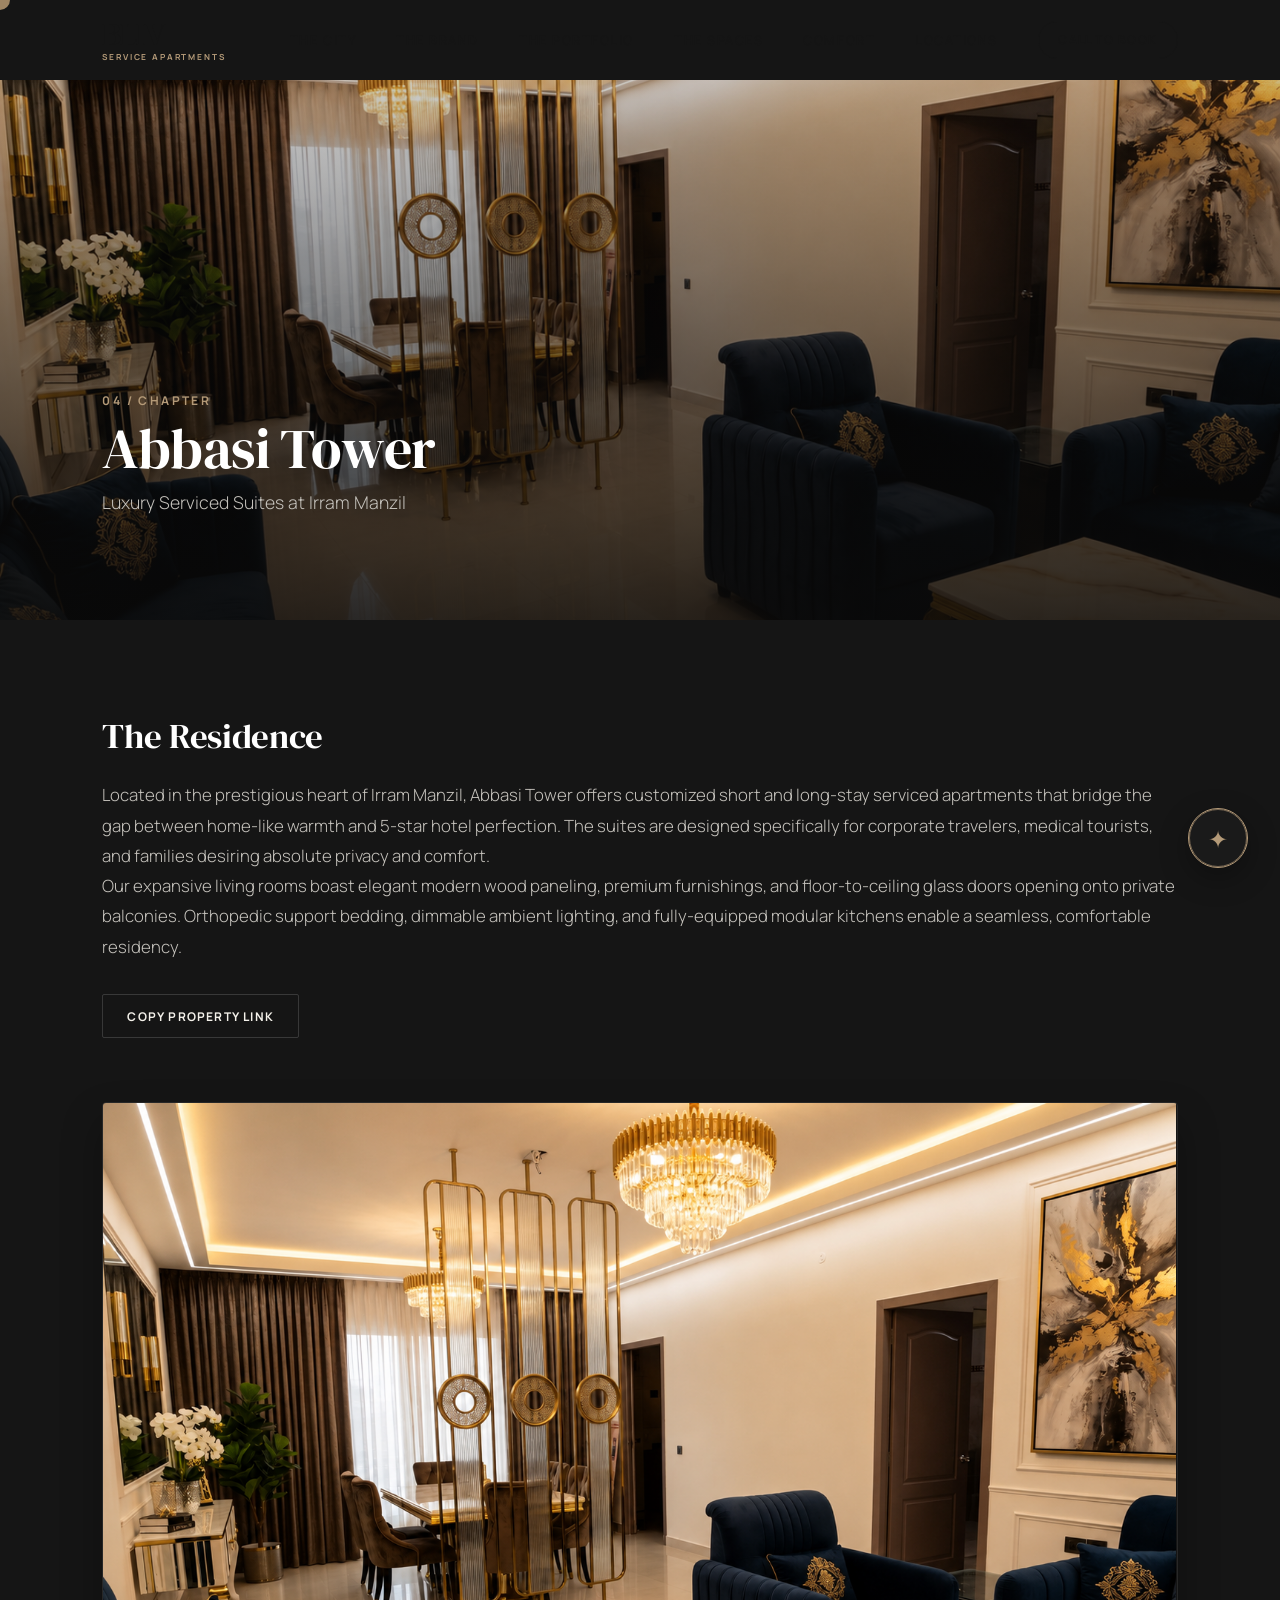
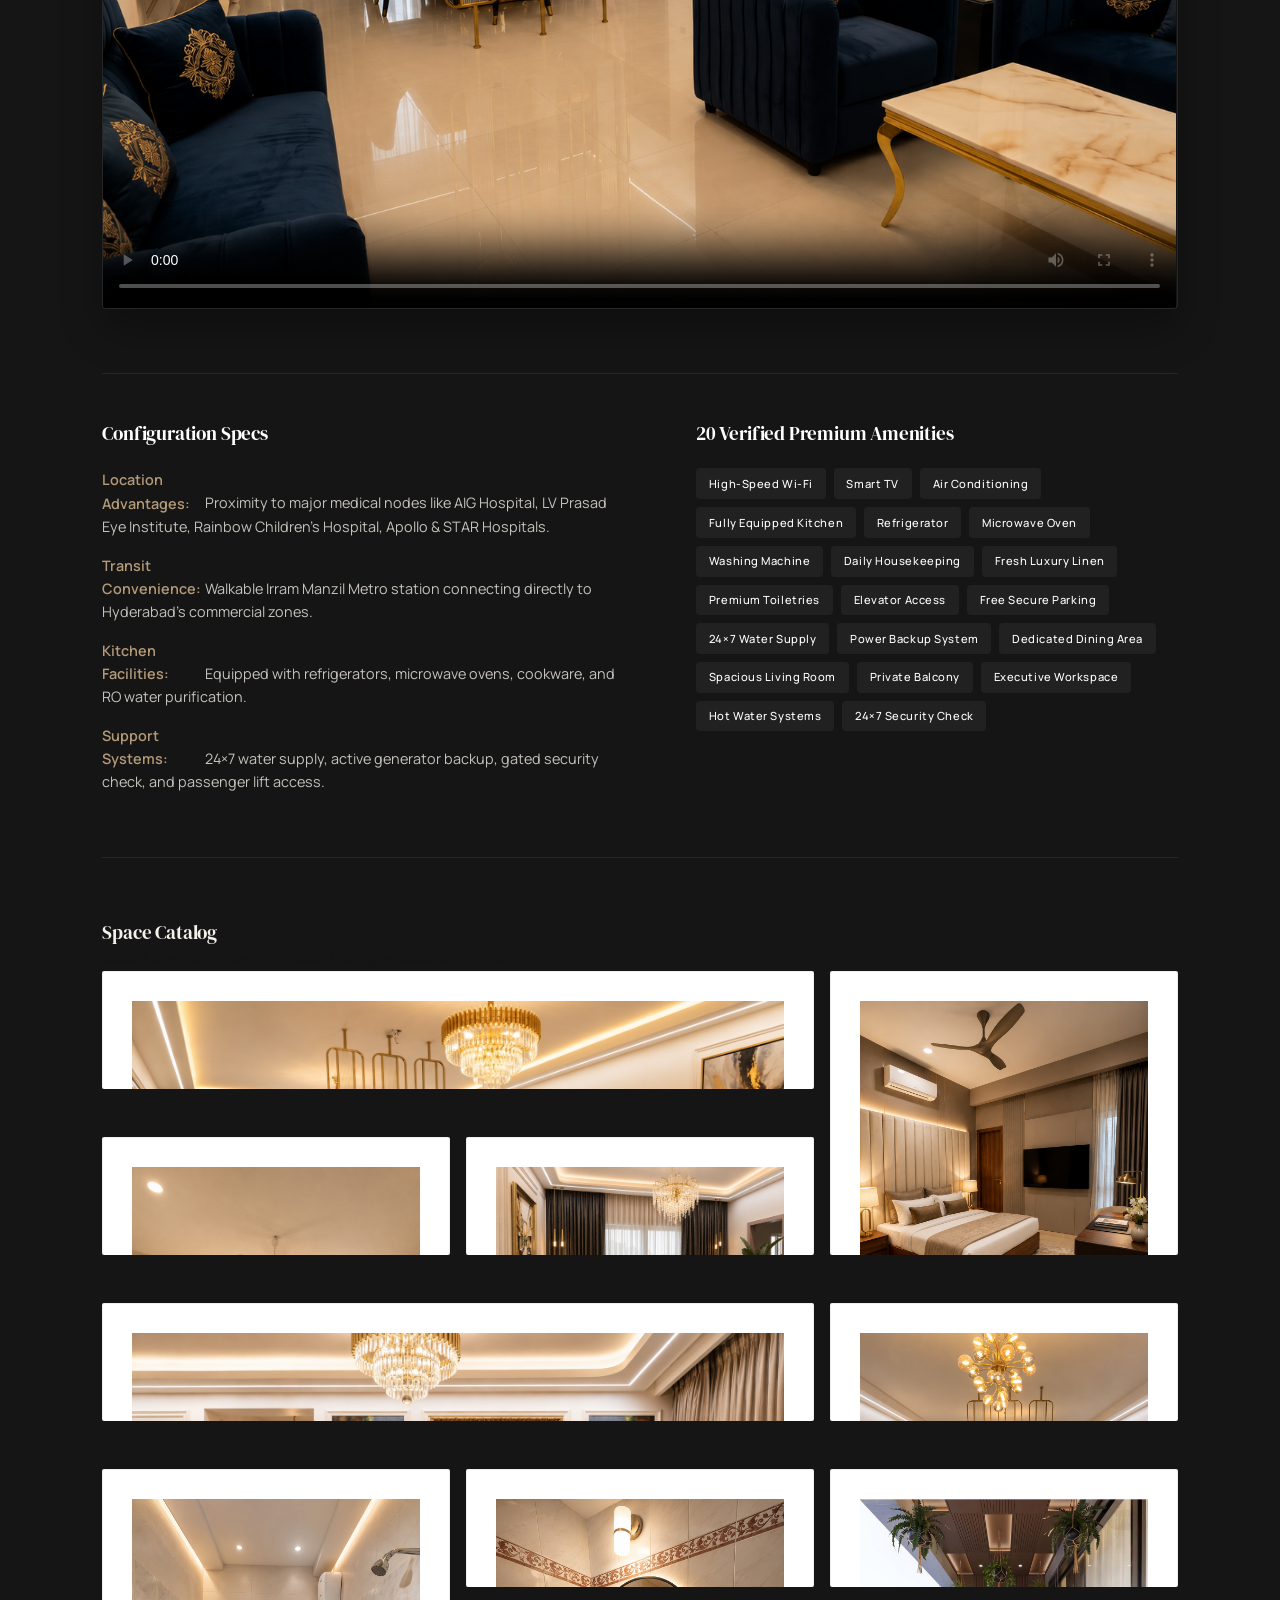
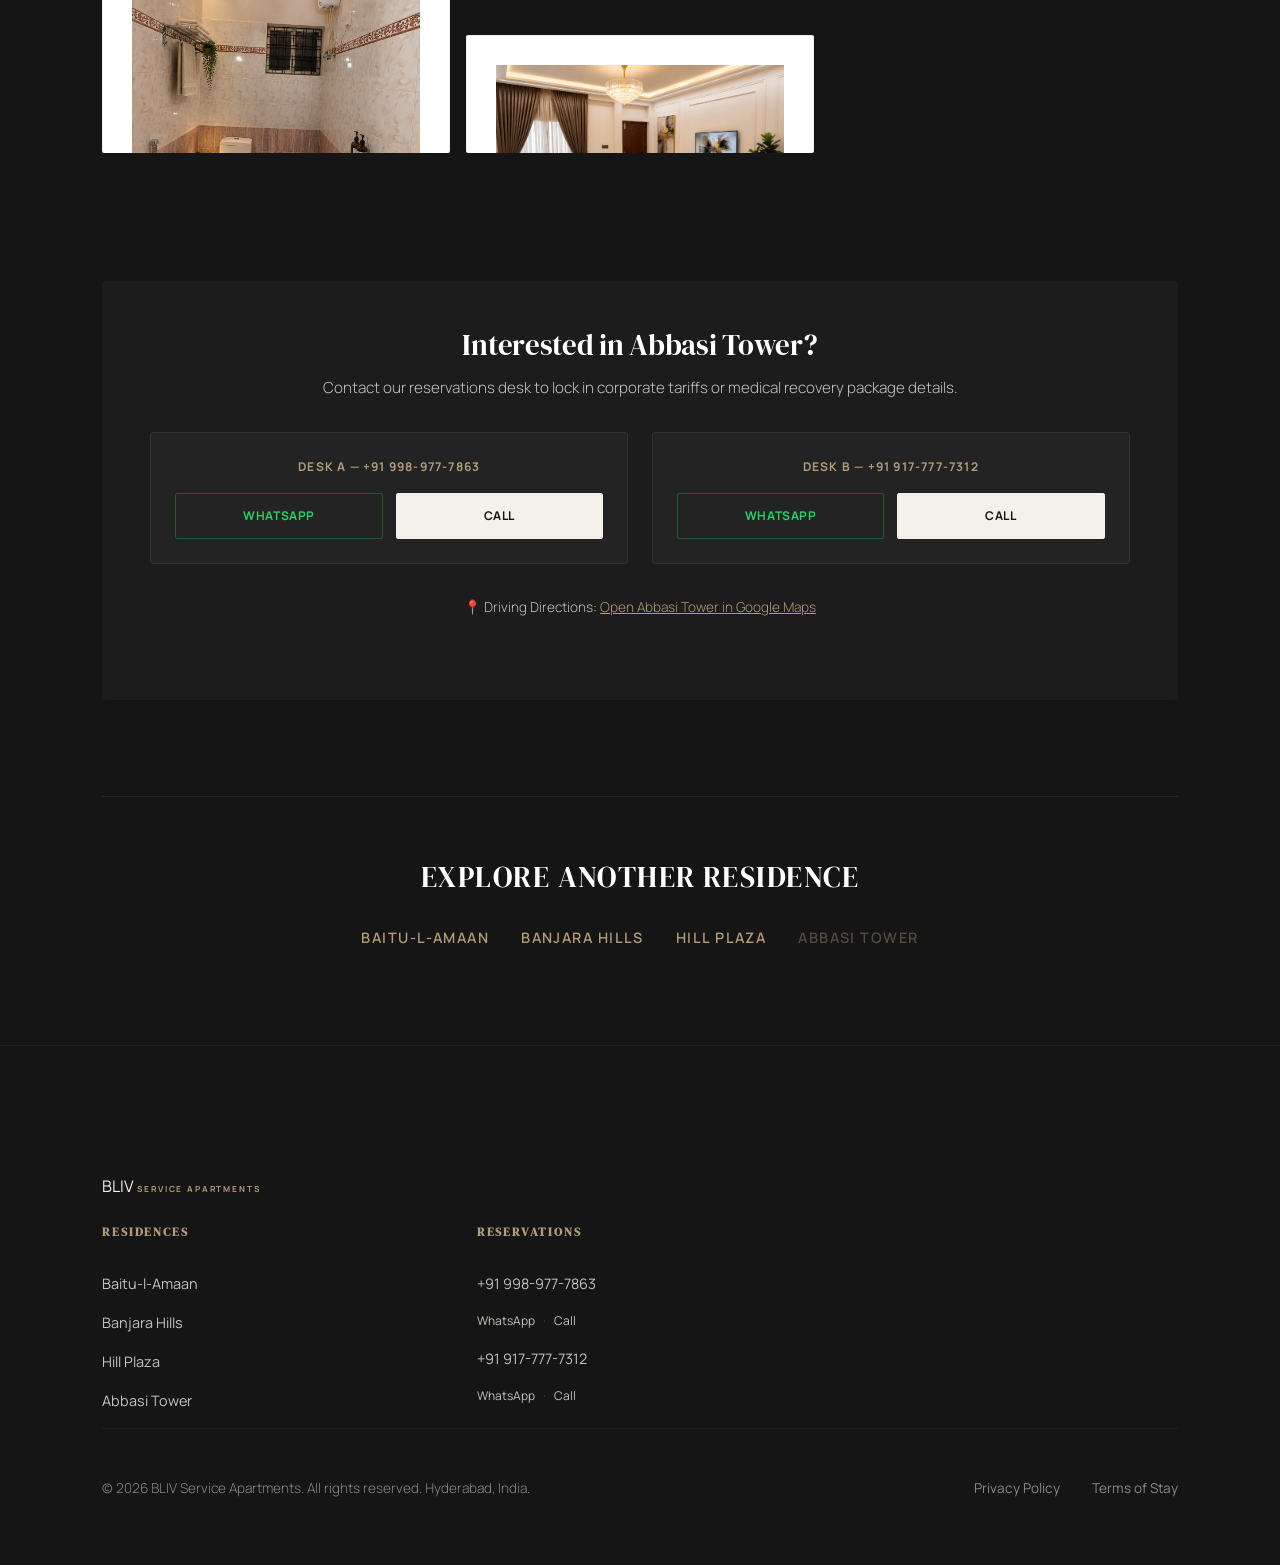
==== commit 61935c60: "feat: Integrate premium API-Free BLIV Concierge system" ====
--- a/abbasi-tower/index.html
+++ b/abbasi-tower/index.html
@@ -282,5 +282,13 @@
 
     <!-- Scripts -->
     <script src="../property.js"></script>
+    
+    <!-- Premium API-Free Chatbot Concierge System -->
+    <script src="../data/chatbotConfig.js"></script>
+    <script src="../data/properties.js"></script>
+    <script src="../data/nearbyPlaces.js"></script>
+    <script src="../data/faq.js"></script>
+    <script src="../data/hyderabadGuide.js"></script>
+    <script src="../concierge.js"></script>
 </body>
 </html>
--- a/style.css
+++ b/style.css
@@ -3130,4 +3130,409 @@
     }
 }
 
-
+/* ==========================================================================
+   19. BLIV Concierge Chatbot Widget Styles
+   ========================================================================== */
+.concierge-launcher {
+    position: fixed;
+    bottom: 2rem;
+    right: 2rem;
+    width: 60px;
+    height: 60px;
+    border-radius: 50%;
+    background-color: var(--color-charcoal-light);
+    border: 1px solid var(--color-sand);
+    color: var(--color-sand);
+    font-size: 1.5rem;
+    cursor: pointer;
+    z-index: 1800;
+    display: flex;
+    align-items: center;
+    justify-content: center;
+    box-shadow: 0 10px 30px rgba(0,0,0,0.3);
+    transition: var(--transition-fast);
+    outline: none;
+}
+
+.concierge-launcher:hover {
+    background-color: var(--color-sand);
+    color: var(--color-charcoal);
+    transform: scale(1.05);
+}
+
+.concierge-launcher:focus-visible {
+    box-shadow: 0 0 0 3px rgba(180, 154, 120, 0.4);
+}
+
+.concierge-launcher-pulse {
+    position: absolute;
+    width: 100%;
+    height: 100%;
+    border-radius: 50%;
+    border: 1px solid var(--color-sand);
+    opacity: 0.6;
+    animation: launcher-pulse-anim 2s infinite ease-out;
+    pointer-events: none;
+}
+
+@keyframes launcher-pulse-anim {
+    0% { transform: scale(1); opacity: 0.6; }
+    100% { transform: scale(1.4); opacity: 0; }
+}
+
+.concierge-panel {
+    position: fixed;
+    bottom: 6rem;
+    right: 2rem;
+    width: 380px;
+    height: 580px;
+    background-color: var(--color-charcoal);
+    border: 1px solid rgba(255, 255, 255, 0.08);
+    border-radius: 6px;
+    z-index: 1800;
+    display: flex;
+    flex-direction: column;
+    box-shadow: 0 15px 50px rgba(0,0,0,0.4);
+    opacity: 0;
+    transform: translateY(20px);
+    pointer-events: none;
+    transition: opacity 0.4s ease, transform 0.4s ease;
+    overflow: hidden;
+}
+
+.concierge-panel.active {
+    opacity: 1;
+    transform: translateY(0);
+    pointer-events: all;
+}
+
+.concierge-header {
+    background-color: var(--color-charcoal-light);
+    border-bottom: 1px solid rgba(255, 255, 255, 0.05);
+    padding: 1.2rem;
+    display: flex;
+    justify-content: space-between;
+    align-items: center;
+}
+
+.concierge-brand-title {
+    font-family: var(--font-display);
+    font-size: 1.25rem;
+    color: var(--color-white);
+    letter-spacing: 0.05em;
+    line-height: 1.2;
+}
+
+.concierge-brand-tagline {
+    font-size: 0.7rem;
+    color: var(--color-grey-light);
+    letter-spacing: 0.05em;
+    margin-top: 0.1rem;
+    font-weight: 400;
+}
+
+.concierge-close-btn {
+    background: transparent;
+    border: none;
+    color: var(--color-grey-light);
+    font-size: 1.2rem;
+    cursor: pointer;
+    padding: 0.2rem;
+    transition: var(--transition-fast);
+}
+
+.concierge-close-btn:hover {
+    color: var(--color-sand);
+}
+
+.concierge-chat-body {
+    flex: 1;
+    overflow-y: auto;
+    padding: 1.2rem;
+    display: flex;
+    flex-direction: column;
+    gap: 1rem;
+    scroll-behavior: smooth;
+}
+
+.concierge-msg {
+    max-width: 85%;
+    padding: 0.8rem 1rem;
+    border-radius: 4px;
+    font-size: 0.85rem;
+    line-height: 1.5;
+    animation: msg-fade-in 0.3s ease forwards;
+    opacity: 0;
+    transform: translateY(5px);
+}
+
+@keyframes msg-fade-in {
+    to { opacity: 1; transform: translateY(0); }
+}
+
+.concierge-msg.bot {
+    background-color: rgba(255, 255, 255, 0.03);
+    color: var(--color-ivory);
+    align-self: flex-start;
+    border-left: 2px solid var(--color-sand);
+}
+
+.concierge-msg.user {
+    background-color: var(--color-sand);
+    color: var(--color-charcoal);
+    align-self: flex-end;
+}
+
+.concierge-msg p {
+    color: inherit;
+    font-weight: 400;
+}
+
+.concierge-typing {
+    align-self: flex-start;
+    background-color: rgba(255,255,255,0.02);
+    color: var(--color-grey);
+    font-size: 0.75rem;
+    padding: 0.5rem 1rem;
+    border-radius: 4px;
+    font-style: italic;
+    border-left: 2px solid rgba(180, 154, 120, 0.3);
+}
+
+.concierge-quick-replies-container {
+    padding: 0 1.2rem 0.5rem 1.2rem;
+    display: flex;
+    flex-wrap: wrap;
+    gap: 0.5rem;
+}
+
+.concierge-reply-btn {
+    background: transparent;
+    border: 1px solid rgba(255, 255, 255, 0.15);
+    color: var(--color-grey-light);
+    padding: 0.5rem 0.8rem;
+    font-size: 0.75rem;
+    font-weight: 500;
+    letter-spacing: 0.03em;
+    border-radius: 2px;
+    cursor: pointer;
+    transition: var(--transition-fast);
+}
+
+.concierge-reply-btn:hover {
+    border-color: var(--color-sand);
+    color: var(--color-sand);
+    background-color: rgba(180, 154, 120, 0.05);
+}
+
+.concierge-input-area {
+    border-top: 1px solid rgba(255, 255, 255, 0.05);
+    padding: 0.8rem 1.2rem;
+    display: flex;
+    gap: 0.5rem;
+    background-color: var(--color-charcoal-light);
+}
+
+.concierge-input {
+    flex: 1;
+    background: rgba(255, 255, 255, 0.03);
+    border: 1px solid rgba(255, 255, 255, 0.08);
+    color: var(--color-ivory);
+    padding: 0.7rem 1rem;
+    font-size: 0.85rem;
+    border-radius: 2px;
+    outline: none;
+    font-family: var(--font-body);
+    transition: var(--transition-fast);
+}
+
+.concierge-input:focus {
+    border-color: var(--color-sand);
+}
+
+.concierge-send-btn {
+    background-color: transparent;
+    border: 1px solid rgba(255, 255, 255, 0.1);
+    color: var(--color-grey-light);
+    width: 40px;
+    height: 40px;
+    border-radius: 2px;
+    cursor: pointer;
+    display: flex;
+    align-items: center;
+    justify-content: center;
+    font-size: 0.9rem;
+    transition: var(--transition-fast);
+}
+
+.concierge-send-btn:hover {
+    border-color: var(--color-sand);
+    color: var(--color-sand);
+    background-color: rgba(180, 154, 120, 0.05);
+}
+
+/* Property cards in chat */
+.chat-property-cards {
+    display: flex;
+    flex-direction: column;
+    gap: 0.8rem;
+    width: 100%;
+}
+
+.chat-property-card {
+    background-color: rgba(255, 255, 255, 0.02);
+    border: 1px solid rgba(255, 255, 255, 0.05);
+    border-radius: 4px;
+    padding: 1rem;
+    display: flex;
+    flex-direction: column;
+    gap: 0.5rem;
+}
+
+.chat-property-card h4 {
+    font-size: 1rem;
+    color: var(--color-white);
+}
+
+.chat-property-card .prop-subtitle {
+    font-size: 0.75rem;
+    color: var(--color-sand);
+    letter-spacing: 0.05em;
+    text-transform: uppercase;
+}
+
+.chat-property-card p {
+    font-size: 0.75rem;
+    color: var(--color-grey-light);
+    line-height: 1.4;
+}
+
+.chat-property-card .prop-actions {
+    display: flex;
+    gap: 0.5rem;
+    margin-top: 0.3rem;
+}
+
+.chat-property-card .prop-btn {
+    text-decoration: none;
+    font-size: 0.7rem;
+    font-weight: 700;
+    letter-spacing: 0.05em;
+    text-transform: uppercase;
+    color: var(--color-sand);
+    border: 1px solid rgba(180, 154, 120, 0.3);
+    padding: 0.4rem 0.8rem;
+    border-radius: 2px;
+    text-align: center;
+    flex: 1;
+    transition: var(--transition-fast);
+}
+
+.chat-property-card .prop-btn:hover {
+    background-color: var(--color-sand);
+    color: var(--color-charcoal);
+    border-color: var(--color-sand);
+}
+
+/* Chat flow forms */
+.chat-date-picker-row {
+    display: flex;
+    gap: 0.5rem;
+    width: 100%;
+}
+
+.chat-date-input {
+    flex: 1;
+    background: rgba(255, 255, 255, 0.03);
+    border: 1px solid rgba(255, 255, 255, 0.08);
+    color: var(--color-ivory);
+    padding: 0.5rem;
+    font-size: 0.8rem;
+    outline: none;
+    border-radius: 2px;
+}
+
+.chat-date-input:focus {
+    border-color: var(--color-sand);
+}
+
+.chat-form-btn {
+    background-color: var(--color-sand);
+    color: var(--color-charcoal);
+    border: 1px solid var(--color-sand);
+    padding: 0.5rem 1rem;
+    font-size: 0.75rem;
+    font-weight: 700;
+    border-radius: 2px;
+    cursor: pointer;
+    transition: var(--transition-fast);
+}
+
+.chat-form-btn:hover {
+    background-color: transparent;
+    color: var(--color-sand);
+}
+
+/* Summary Card */
+.chat-summary-card {
+    background-color: rgba(180, 154, 120, 0.05);
+    border: 1px solid rgba(180, 154, 120, 0.2);
+    border-radius: 4px;
+    padding: 1rem;
+    font-size: 0.8rem;
+    width: 100%;
+}
+
+.chat-summary-title {
+    font-weight: 700;
+    letter-spacing: 0.05em;
+    color: var(--color-sand);
+    border-bottom: 1px solid rgba(180, 154, 120, 0.2);
+    padding-bottom: 0.4rem;
+    margin-bottom: 0.6rem;
+    text-transform: uppercase;
+}
+
+.chat-summary-item {
+    display: flex;
+    justify-content: space-between;
+    margin-bottom: 0.4rem;
+}
+
+.chat-summary-item span:first-child {
+    color: var(--color-grey-light);
+}
+
+.chat-summary-item span:last-child {
+    font-weight: 500;
+    color: var(--color-white);
+}
+
+/* Responsive Overrides */
+@media (max-width: 768px) {
+    .concierge-launcher {
+        bottom: 1.5rem;
+        right: 1.5rem;
+        width: 55px;
+        height: 55px;
+    }
+    
+    .concierge-panel {
+        bottom: 0;
+        right: 0;
+        width: 100%;
+        height: 85%;
+        border-radius: 8px 8px 0 0;
+        border-bottom: none;
+        border-left: none;
+        border-right: none;
+    }
+    
+    /* Ensure the body overflow doesn't scroll when sheet is active */
+    body.concierge-active {
+        overflow: hidden;
+    }
+}
+
+
+
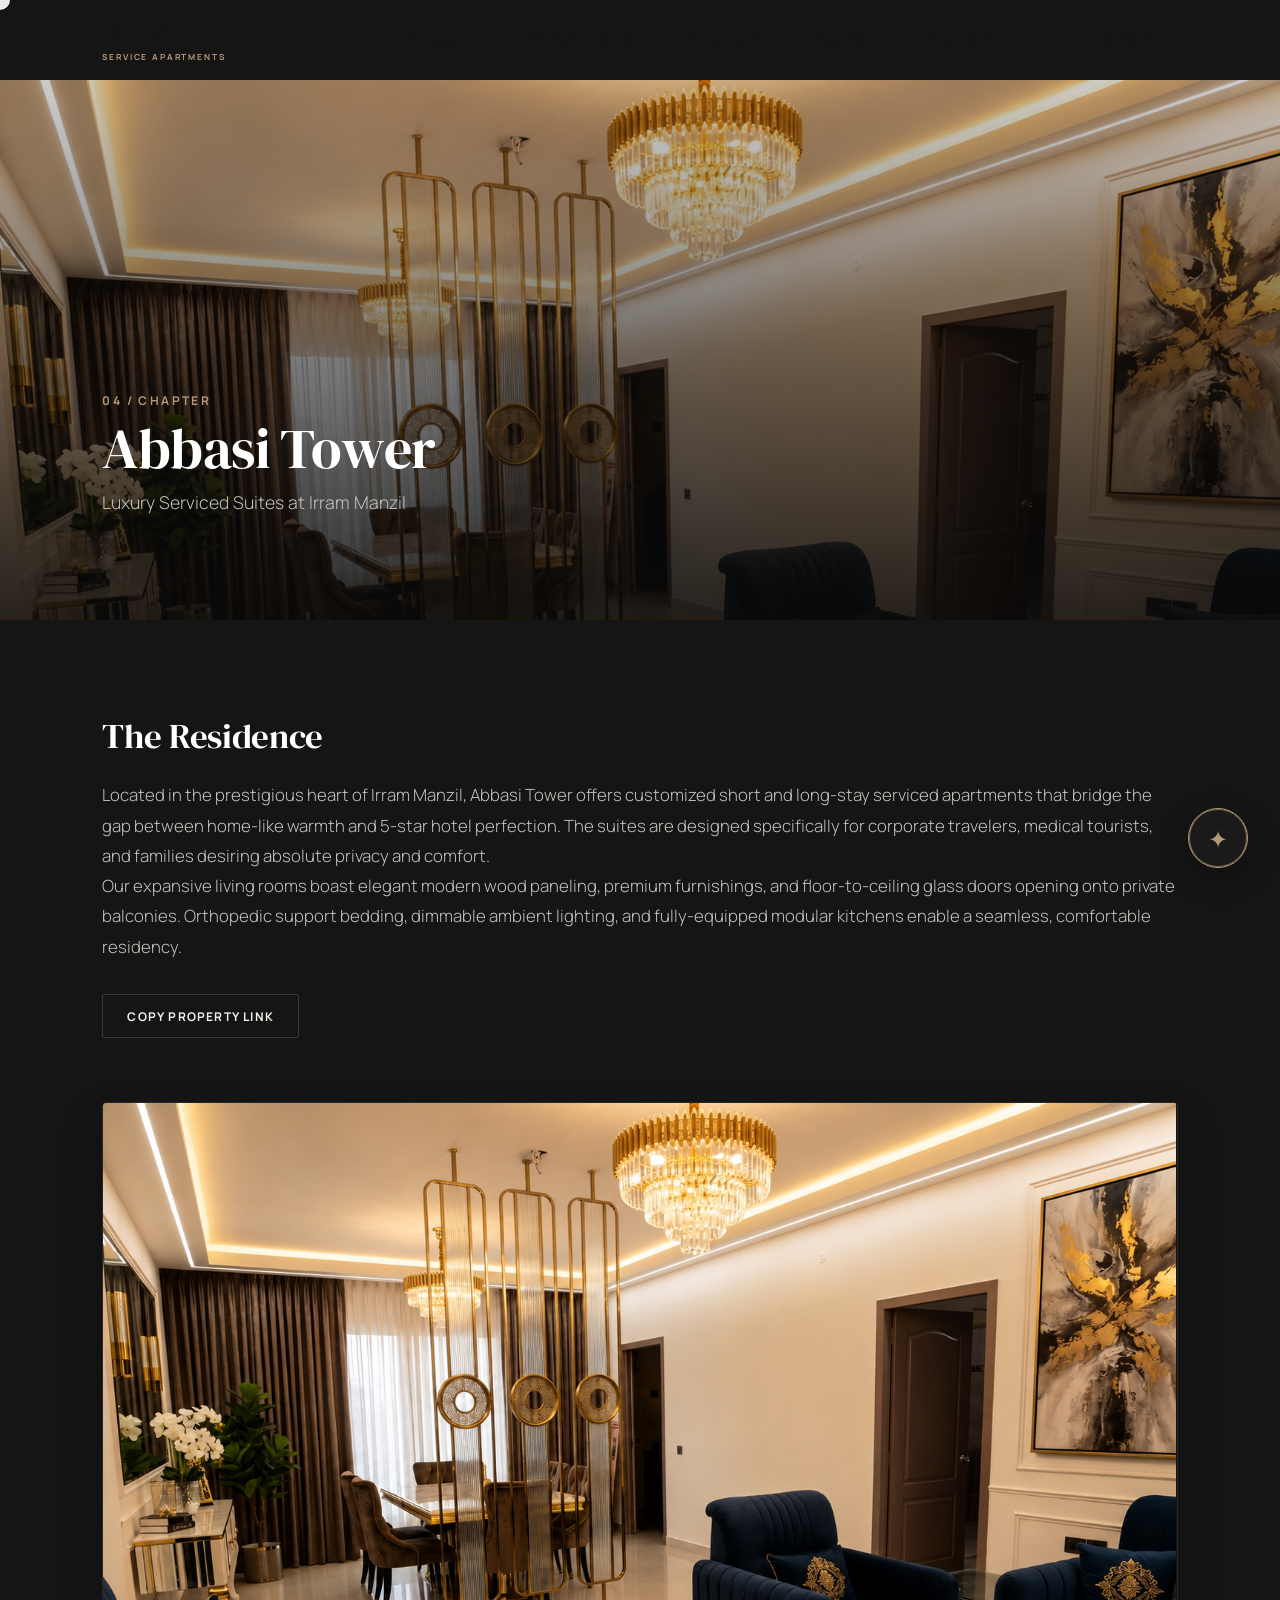
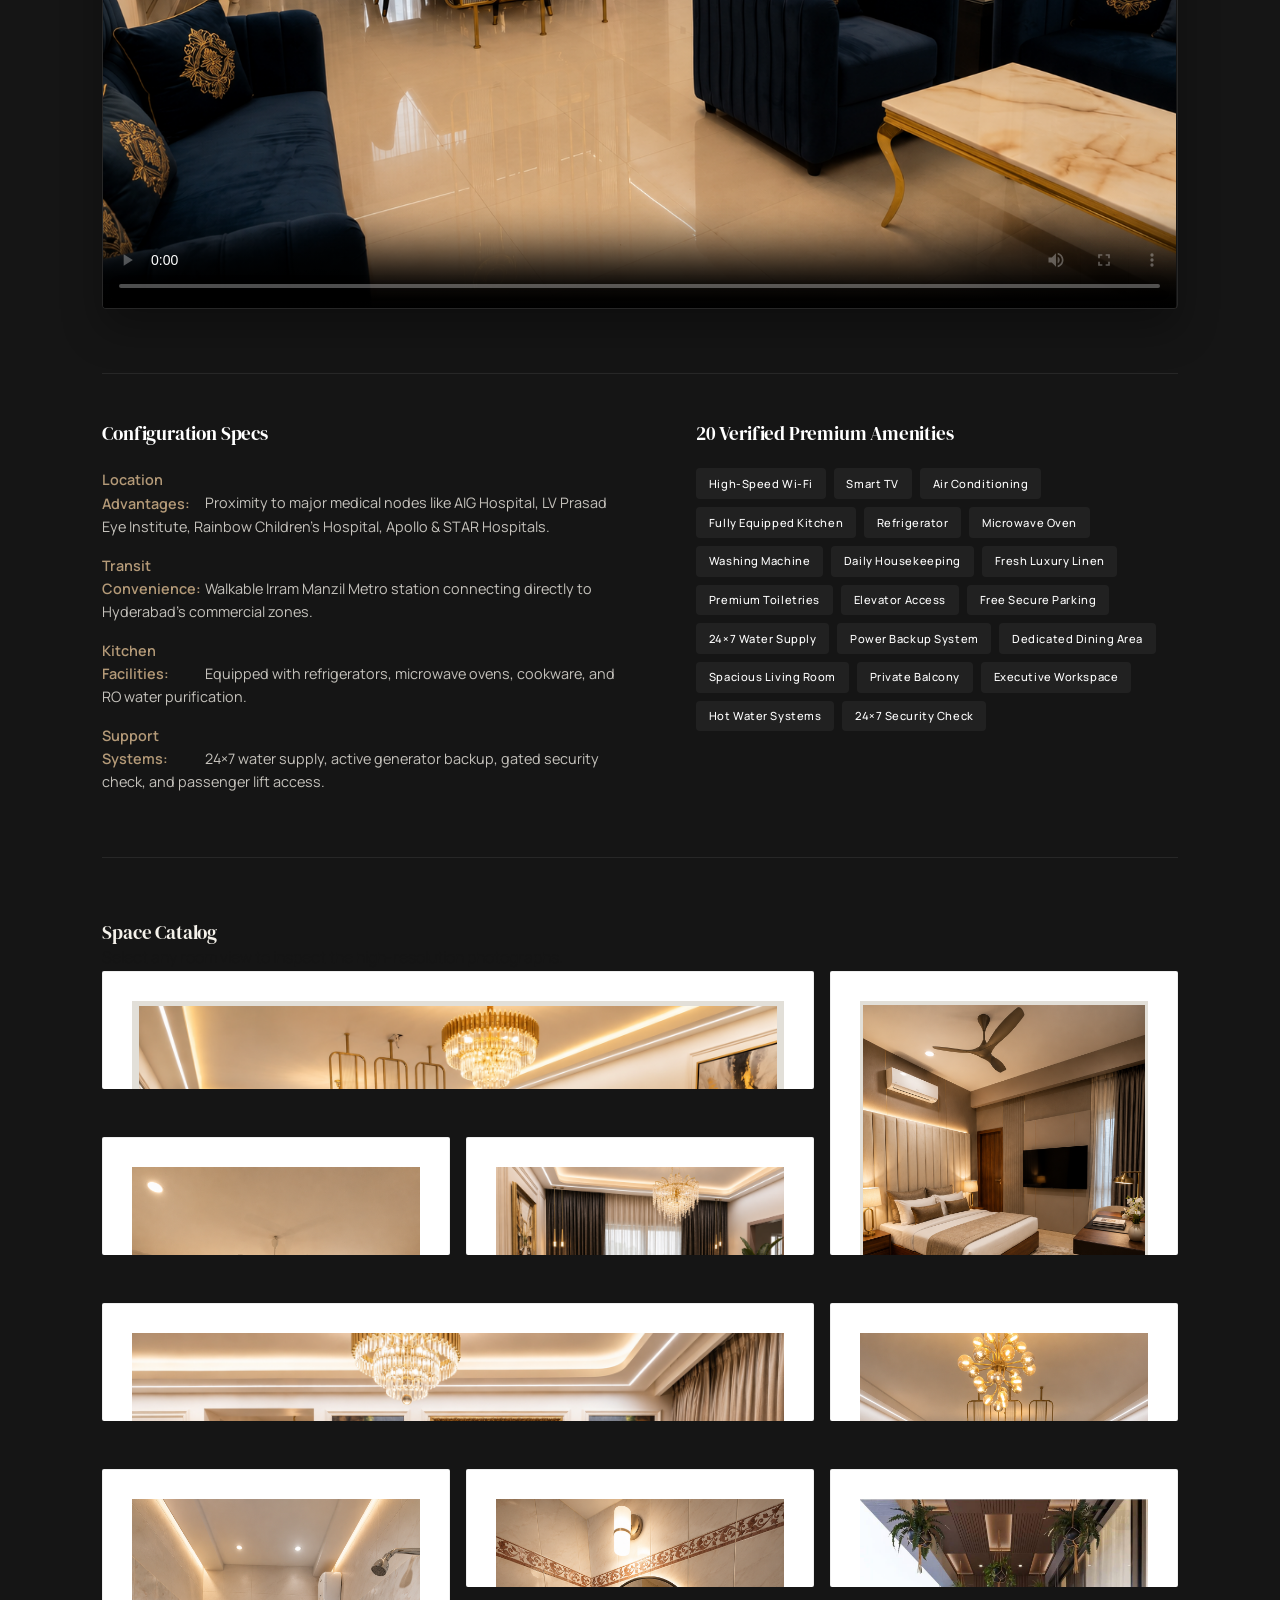
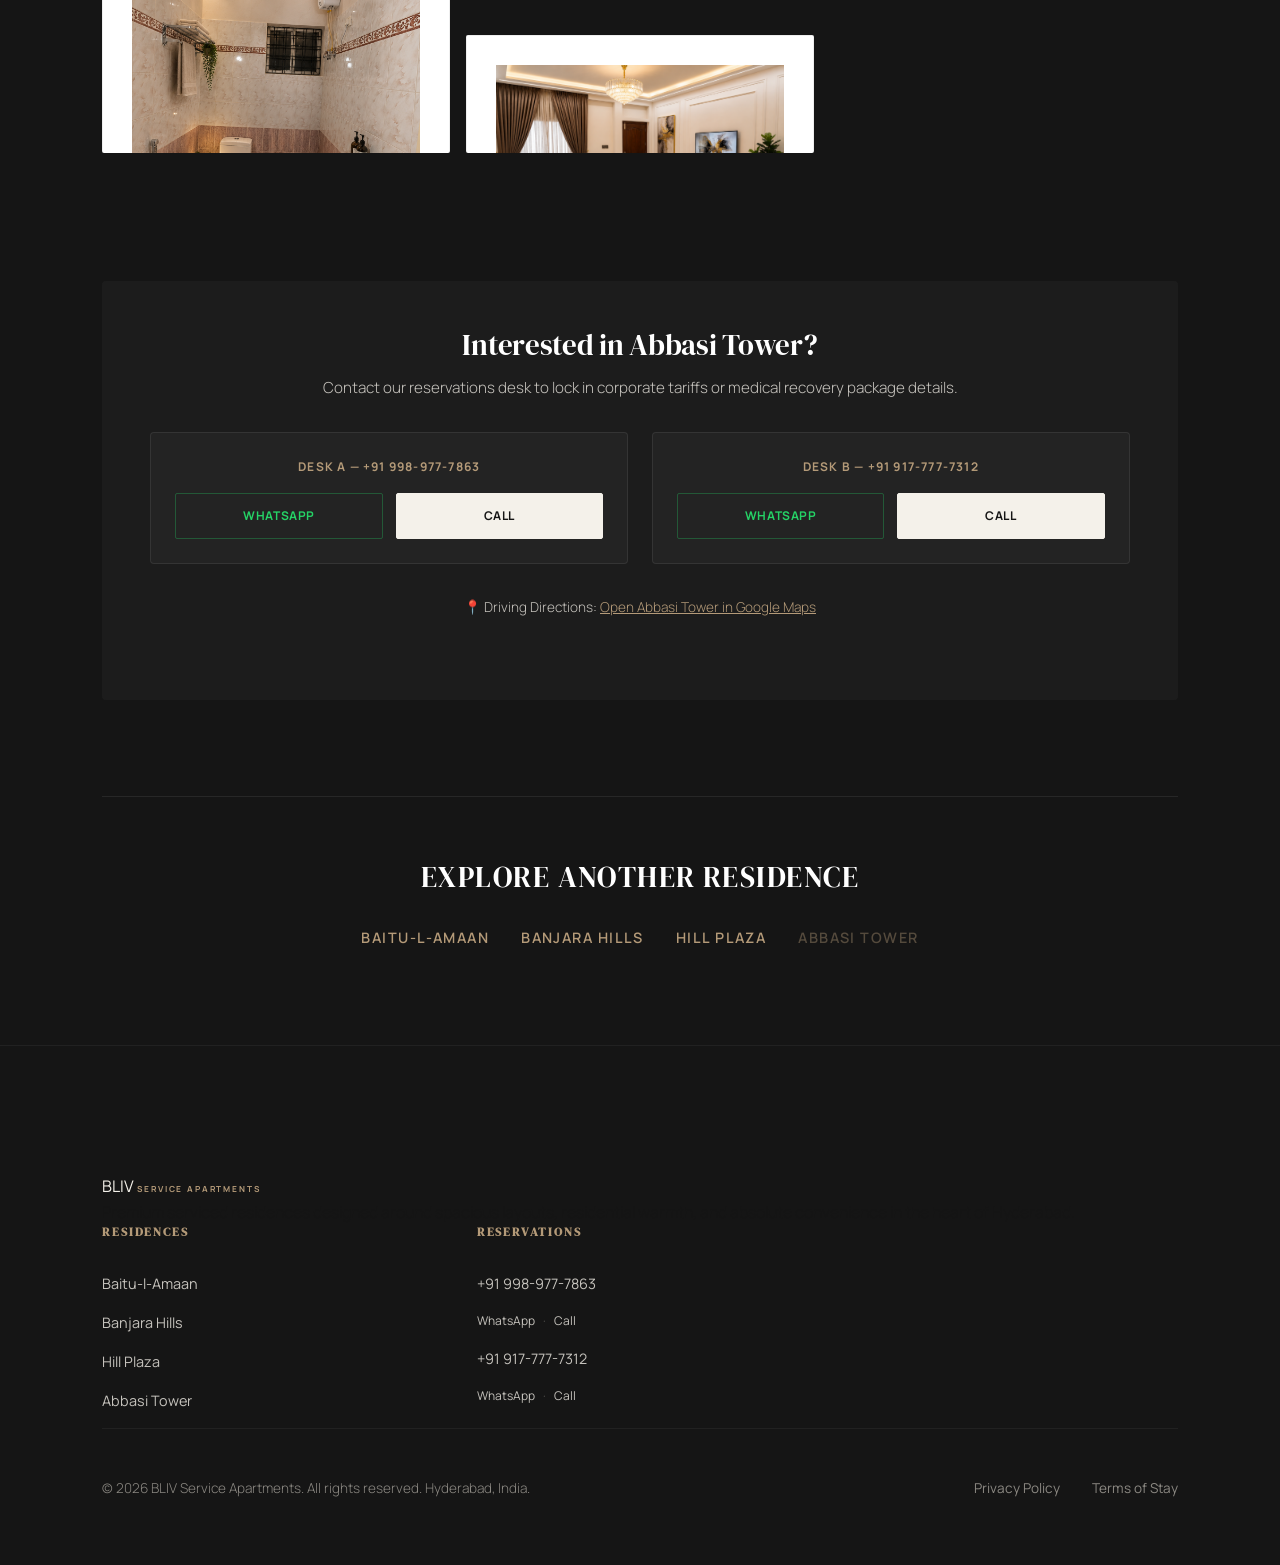
==== commit f3f65baf: "feat: Integrate Cinematic Luxury Motion System and Page Transition Mask Overlays" ====
--- a/abbasi-tower/index.html
+++ b/abbasi-tower/index.html
@@ -283,6 +283,9 @@
     <!-- Scripts -->
     <script src="../property.js"></script>
     
+    <!-- Cinematic Luxury Motion System -->
+    <script src="../motion.js"></script>
+    
     <!-- Premium API-Free Chatbot Concierge System -->
     <script src="../data/chatbotConfig.js"></script>
     <script src="../data/properties.js"></script>
--- a/style.css
+++ b/style.css
@@ -1471,7 +1471,7 @@
 }
 
 .maps-link {
-    margin-top: auto;
+    margin-top: 1.5rem;
     font-size: 0.8rem;
     font-weight: 600;
     letter-spacing: 0.12em;
@@ -3534,5 +3534,77 @@
     }
 }
 
-
-
+/* ==========================================================================
+   20. Cinematic Luxury Motion System Styles
+   ========================================================================== */
+
+/* Magnetic element transitions */
+.btn-primary, .btn-outline, .nav-cta, .btn-share-api, .btn-copy-property {
+    will-change: transform;
+}
+
+/* Subtle image frame hover settings */
+.frame-image-wrapper img {
+    will-change: transform;
+    transition: transform 0.8s cubic-bezier(0.25, 1, 0.5, 1);
+}
+
+.location-card {
+    will-change: transform;
+    transition: transform 0.6s cubic-bezier(0.25, 1, 0.5, 1), box-shadow 0.6s ease;
+}
+
+.location-card:hover {
+    box-shadow: 0 15px 45px rgba(0,0,0,0.06);
+    transform: translateY(-4px);
+}
+
+/* Page Overlay for Cinematic Transitions */
+#motion-page-overlay {
+    will-change: clip-path;
+}
+
+/* Custom cursor refinement */
+.custom-cursor {
+    mix-blend-mode: difference;
+    background-color: var(--color-white);
+    border: none;
+}
+
+.custom-cursor.hovered {
+    transform: translate(-50%, -50%) scale(2.2);
+    background-color: var(--color-sand);
+    mix-blend-mode: normal;
+}
+
+.custom-cursor.hovered .cursor-text {
+    opacity: 1;
+    color: var(--color-charcoal);
+    font-size: 0.35rem;
+    font-weight: 800;
+}
+
+/* Reduced Motion Safety */
+@media (prefers-reduced-motion: reduce) {
+    *, ::before, ::after {
+        animation-delay: -1ms !important;
+        animation-duration: 1ms !important;
+        animation-iteration-count: 1 !important;
+        background-attachment: initial !important;
+        scroll-behavior: auto !important;
+        transition-duration: 0s !important;
+        transition-delay: 0s !important;
+    }
+    
+    #motion-page-overlay {
+        display: none !important;
+    }
+    
+    .custom-cursor {
+        display: none !important;
+    }
+}
+
+
+
+
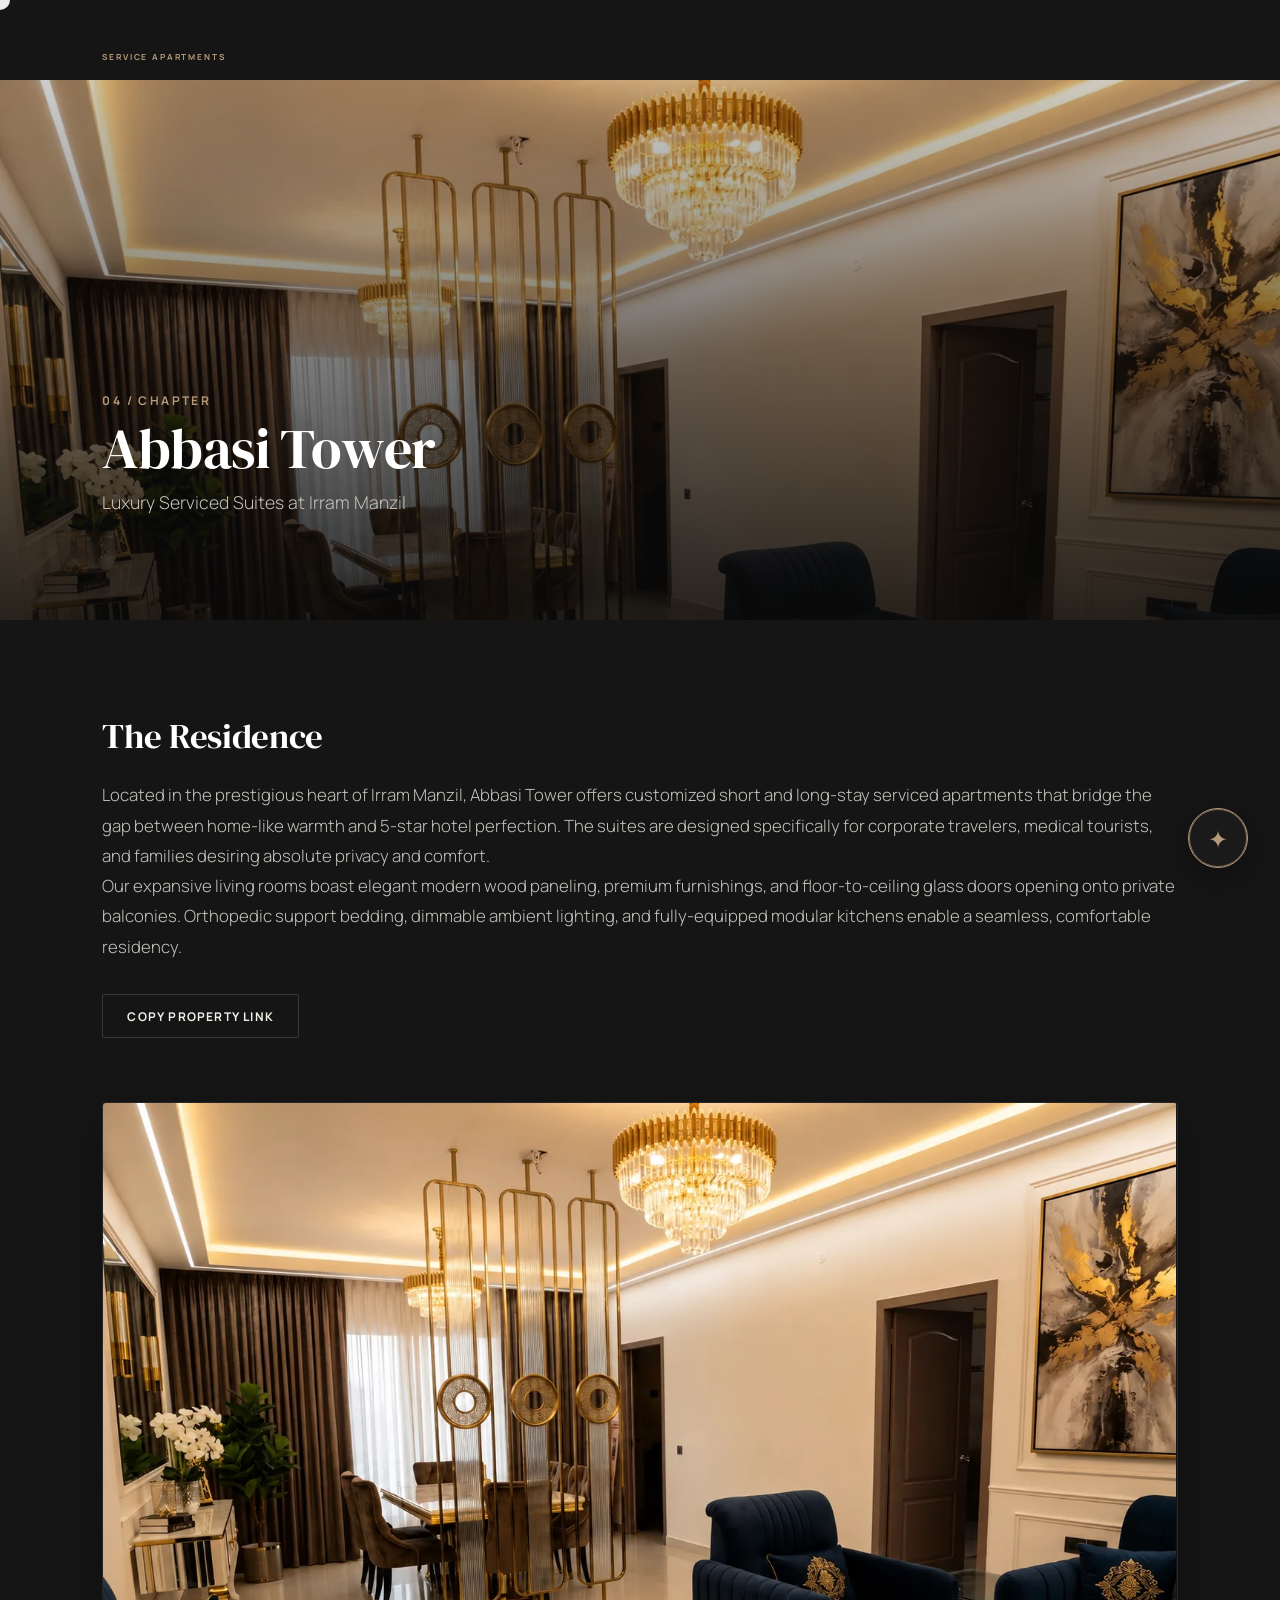
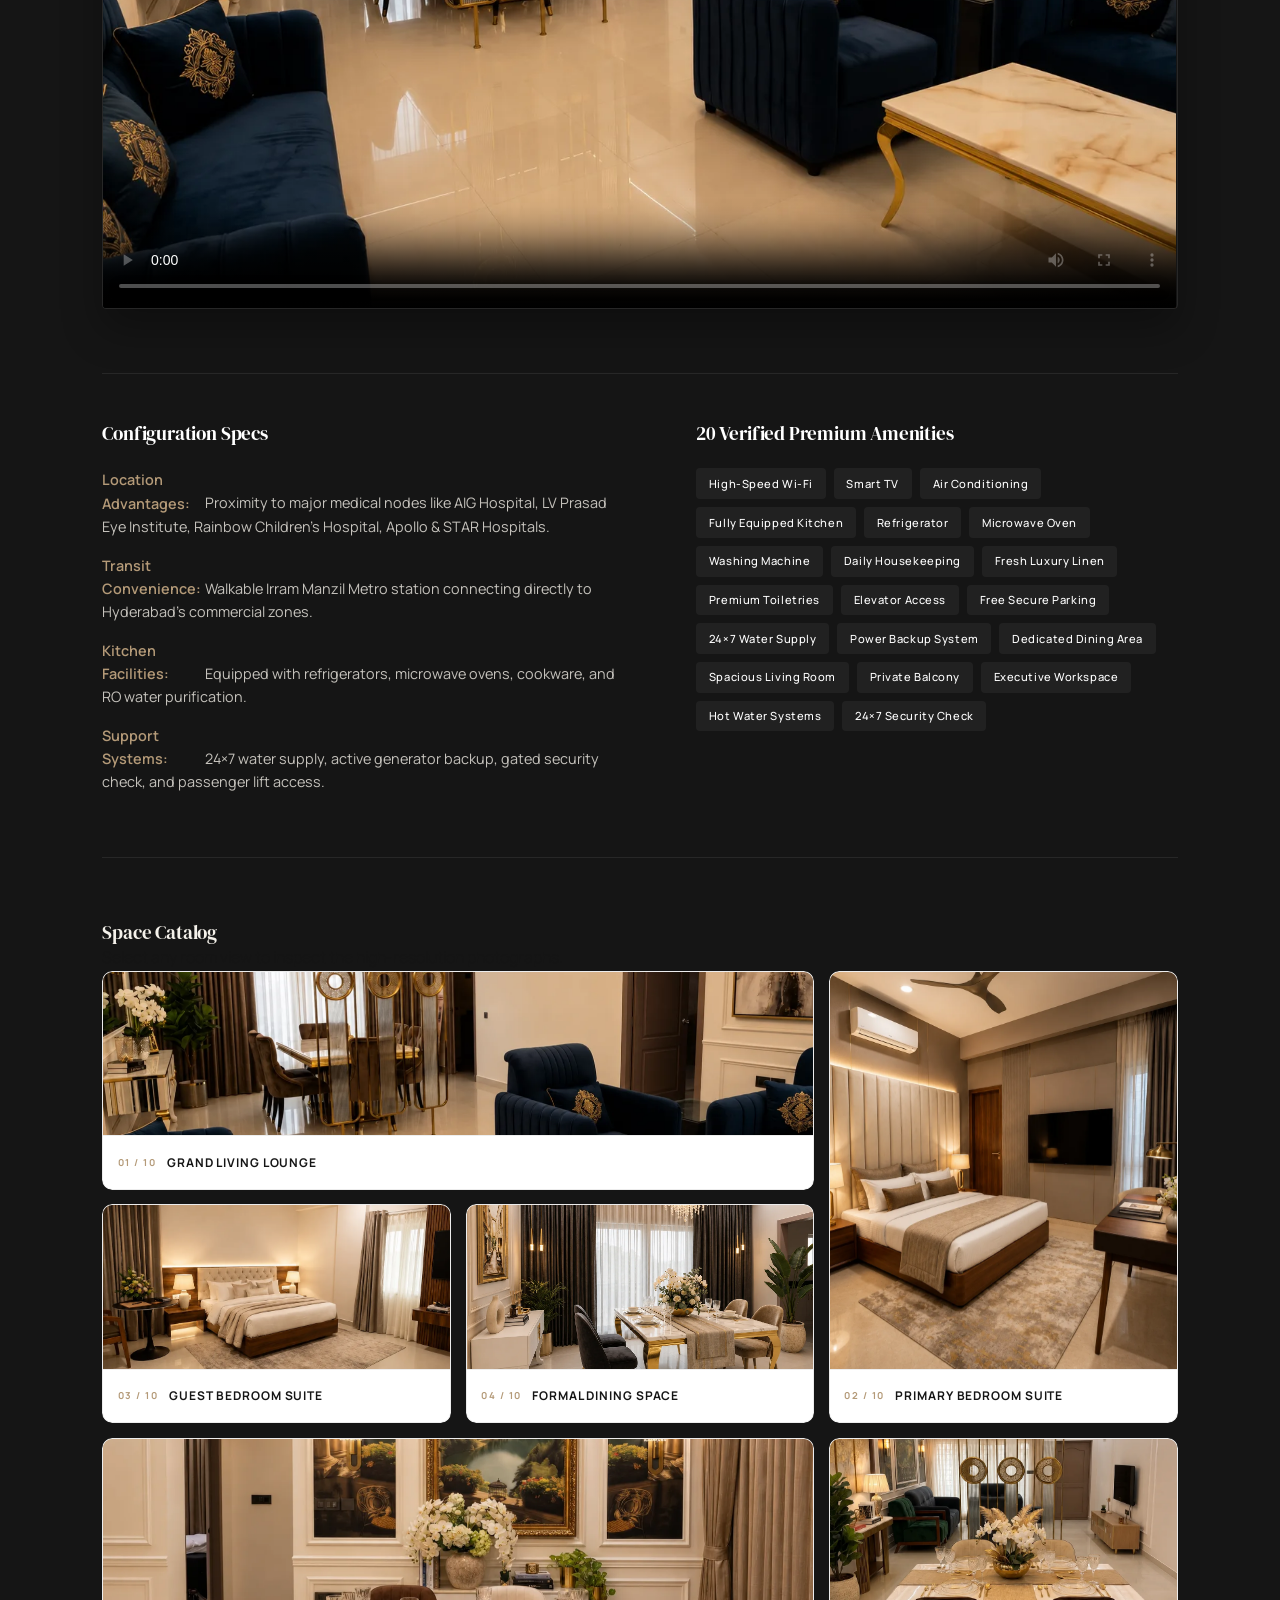
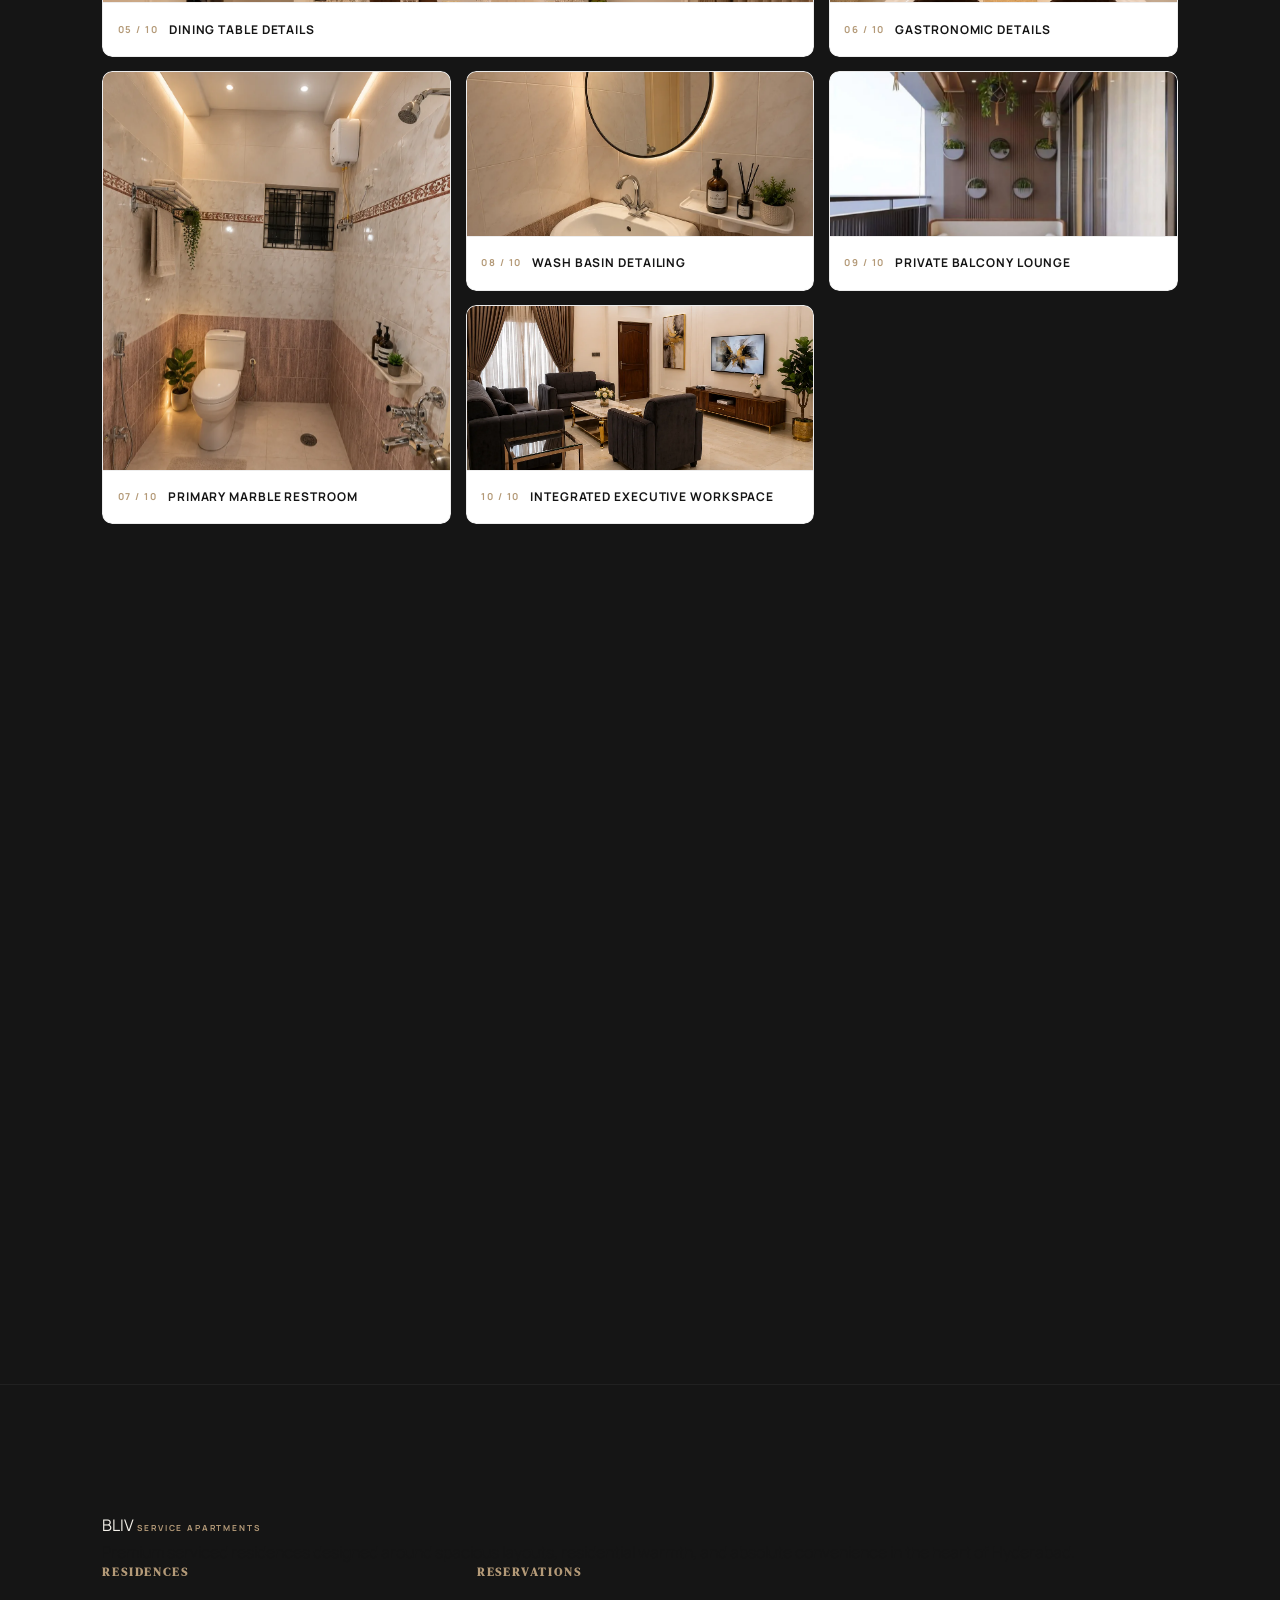
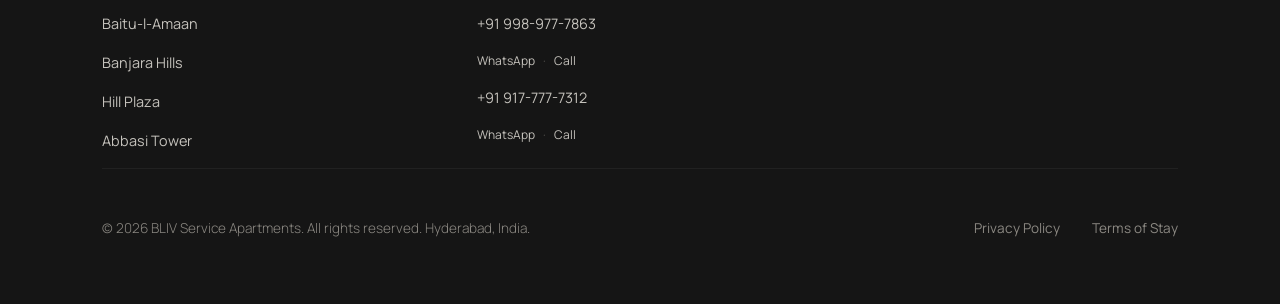
==== commit ca0dc0af: "feat: improve premium galleries and image performance" ====
--- a/abbasi-tower/index.html
+++ b/abbasi-tower/index.html
@@ -10,7 +10,7 @@
     <meta property="og:title" content="Abbasi Tower | BLIV Service Apartments Hyderabad">
     <meta property="og:description" content="Explore customized luxury short and long-stay serviced suites at Abbasi Tower Irram Manzil, Hyderabad. Gated security, executive workspaces, modular kitchens.">
     <meta property="og:type" content="website">
-    <meta property="og:image" content="../Abbasi%20Tower%20Iram%20Manzil/Living%20Space.png">
+    <meta property="og:image" content="../Abbasi%20Tower%20Iram%20Manzil/Living%20Space.webp">
     
     <title>Abbasi Tower | BLIV Service Apartments Hyderabad</title>
     
@@ -80,7 +80,7 @@
     <!-- Main Content Flow -->
     <main class="property-page">
         <!-- PROPERTY HERO -->
-        <section class="property-hero" style="background-image: url('../Abbasi%20Tower%20Iram%20Manzil/Living%20Space.png');">
+        <section class="property-hero" style="background-image: url('../Abbasi%20Tower%20Iram%20Manzil/Living%20Space.webp');">
             <div class="property-hero-tint"></div>
             <div class="property-hero-content">
                 <span class="item-label">04 / CHAPTER</span>
@@ -104,7 +104,7 @@
 
             <!-- CINEMATIC MEDIA -->
             <section class="property-video-container" data-scroll-reveal>
-                <video src="../Abbasi%20Tower%20Iram%20Manzil/Abbasi%20Tower-Irram%20Manzil%20Video.mp4" controls width="100%" height="auto" poster="../Abbasi%20Tower%20Iram%20Manzil/Living%20Space.png" aria-label="Cinematic video showing Abbasi Tower serviced apartment layout and comfort"></video>
+                <video src="../Abbasi%20Tower%20Iram%20Manzil/Abbasi%20Tower-Irram%20Manzil%20Video.mp4" controls width="100%" height="auto" poster="../Abbasi%20Tower%20Iram%20Manzil/Living%20Space.webp" aria-label="Cinematic video showing Abbasi Tower serviced apartment layout and comfort"></video>
             </section>
 
             <!-- PROPERTY INFO DETAILS -->
--- a/style.css
+++ b/style.css
@@ -429,6 +429,7 @@
     position: relative;
     width: 100%;
     height: 100vh;
+    min-height: 720px;
     display: flex;
     align-items: center;
     padding: 0 var(--container-padding);
@@ -442,12 +443,14 @@
     left: 0;
     width: 100%;
     height: 100%;
-    background: radial-gradient(circle at 70% 30%, rgba(180, 154, 120, 0.08) 0%, rgba(21, 21, 21, 0) 70%);
+    background:
+        radial-gradient(circle at 78% 26%, rgba(180, 154, 120, 0.22) 0%, rgba(21, 21, 21, 0) 38%),
+        linear-gradient(115deg, rgba(244, 241, 234, 0.98) 24%, rgba(244, 241, 234, 0.88) 55%, rgba(244, 241, 234, 0.18) 100%);
 }
 
 .hero-content {
     position: relative;
-    max-width: 800px;
+    max-width: 690px;
     z-index: 10;
 }
 
@@ -484,6 +487,125 @@
     margin-bottom: 3rem;
 }
 
+.hero-service-line {
+    display: flex;
+    flex-wrap: wrap;
+    gap: 0.55rem 1.25rem;
+    margin-top: 2rem;
+    color: var(--color-grey);
+    font-size: 0.61rem;
+    font-weight: 800;
+    letter-spacing: 0.15em;
+}
+
+.hero-service-line span {
+    display: inline-flex;
+    align-items: center;
+    gap: 0.6rem;
+}
+
+.hero-service-line span:not(:last-child)::after {
+    content: '';
+    width: 3px;
+    height: 3px;
+    border-radius: 50%;
+    background: var(--color-sand);
+}
+
+.hero-visual {
+    position: absolute;
+    top: clamp(120px, 16vh, 170px);
+    right: clamp(2rem, 7vw, 9rem);
+    width: min(40vw, 560px);
+    height: min(62vh, 660px);
+    z-index: 2;
+}
+
+.hero-visual-frame {
+    position: relative;
+    width: 100%;
+    height: 100%;
+    overflow: hidden;
+    border-radius: 18px;
+    box-shadow: 0 30px 80px rgba(21, 21, 21, 0.17);
+    transform: rotate(2deg);
+}
+
+.hero-visual-frame::before {
+    content: '';
+    position: absolute;
+    inset: 10px;
+    z-index: 2;
+    border: 1px solid rgba(255, 255, 255, 0.48);
+    border-radius: 10px;
+    pointer-events: none;
+}
+
+.hero-visual-frame img {
+    width: 100%;
+    height: 100%;
+    display: block;
+    object-fit: cover;
+    object-position: center;
+    animation: hero-photo-float 12s ease-in-out infinite alternate;
+}
+
+.hero-visual-shade {
+    position: absolute;
+    inset: 0;
+    background: linear-gradient(180deg, rgba(17, 17, 17, 0.03) 28%, rgba(17, 17, 17, 0.74) 100%);
+}
+
+.hero-visual-caption {
+    position: absolute;
+    right: 1.8rem;
+    bottom: 1.65rem;
+    left: 1.8rem;
+    z-index: 3;
+    color: var(--color-white);
+}
+
+.hero-visual-caption span {
+    display: block;
+    margin-bottom: 0.35rem;
+    color: #E9D8BC;
+    font-size: 0.61rem;
+    font-weight: 800;
+    letter-spacing: 0.18em;
+}
+
+.hero-visual-caption strong {
+    font-family: var(--font-display);
+    font-size: clamp(1.55rem, 2.3vw, 2.35rem);
+    font-weight: 400;
+}
+
+.hero-visual-stamp {
+    position: absolute;
+    top: 12%;
+    left: -4.9rem;
+    z-index: 4;
+    width: 8.2rem;
+    height: 8.2rem;
+    display: grid;
+    place-items: center;
+    padding: 1rem;
+    border-radius: 50%;
+    background: var(--color-charcoal);
+    color: var(--color-ivory);
+    font-size: 0.58rem;
+    font-weight: 800;
+    line-height: 1.55;
+    letter-spacing: 0.13em;
+    text-align: center;
+    box-shadow: 0 14px 30px rgba(21, 21, 21, 0.18);
+}
+
+@keyframes hero-photo-float {
+    from { transform: scale(1.02) translate3d(0, 0, 0); }
+    to { transform: scale(1.09) translate3d(-1.5%, -1%, 0); }
+}
+
 .scroll-indicator {
     position: absolute;
     bottom: 2rem;
@@ -527,11 +649,36 @@
 }
 
 @media (max-width: 768px) {
+    .hero-section {
+        min-height: 760px;
+        align-items: flex-end;
+        padding-bottom: 7rem;
+    }
     .hero-title {
         font-size: 3.5rem;
     }
     .hero-subtext {
         font-size: 1rem;
+    }
+    .hero-visual {
+        top: 94px;
+        right: 1rem;
+        width: min(80vw, 390px);
+        height: 355px;
+        opacity: 0.45;
+    }
+    .hero-visual-frame {
+        transform: rotate(1.5deg);
+    }
+    .hero-visual-stamp {
+        display: none;
+    }
+    .hero-content {
+        max-width: 100%;
+    }
+    .hero-service-line {
+        gap: 0.55rem 0.85rem;
+        font-size: 0.54rem;
     }
 }
 
@@ -2547,9 +2694,102 @@
 /* --- STYLE E: MUSEUM LABEL FRAME (For gallery lightbox and detailed sections) --- */
 .frame-museum .frame-inner {
     background-color: var(--color-white);
-    padding: 1.8rem;
-    border: 1px solid rgba(21, 21, 21, 0.07);
-    box-shadow: 0 20px 40px rgba(21, 21, 21, 0.04);
+    height: 100%;
+    padding: 0;
+    border: 1px solid rgba(21, 21, 21, 0.08);
+    border-radius: 10px;
+    box-shadow: 0 10px 24px rgba(21, 21, 21, 0.055);
+}
+
+/* Premium gallery treatment: more image, less frame. */
+.overlay-mosaic-grid {
+    grid-template-columns: repeat(12, minmax(0, 1fr));
+    grid-auto-rows: clamp(74px, 8vw, 118px);
+    gap: 0.9rem;
+}
+
+.overlay-mosaic-grid .gallery-item {
+    grid-column: span 4;
+    grid-row: span 2;
+    margin: 0;
+    min-width: 0;
+    border-radius: 10px;
+    background: transparent;
+}
+
+.overlay-mosaic-grid .gallery-item.wide {
+    grid-column: span 8;
+}
+
+.overlay-mosaic-grid .gallery-item.tall {
+    grid-row: span 4;
+}
+
+.overlay-mosaic-grid .frame-image-wrapper {
+    height: auto;
+    min-height: 0;
+    flex: 1 1 auto;
+}
+
+.frame-museum .frame-meta {
+    display: flex;
+    align-items: center;
+    gap: 0.65rem;
+    min-height: 3.35rem;
+    padding: 0.75rem 0.9rem 0.8rem;
+    border-top: 1px solid rgba(21, 21, 21, 0.07);
+}
+
+.frame-museum .frame-number {
+    flex: 0 0 auto;
+    font-size: 0.6rem;
+    font-weight: 700;
+    letter-spacing: 0.16em;
+    color: var(--color-sand);
+}
+
+.frame-museum .frame-title {
+    margin: 0;
+    font-size: 0.75rem;
+    font-family: var(--font-body);
+    font-weight: 700;
+    letter-spacing: 0.075em;
+    line-height: 1.25;
+    color: var(--color-charcoal);
+}
+
+.frame-museum .frame-desc {
+    display: none;
+}
+
+.gallery-overlay-hint {
+    background: linear-gradient(180deg, rgba(16, 15, 13, 0.04) 35%, rgba(16, 15, 13, 0.55) 100%);
+}
+
+.gallery-overlay-hint span {
+    border: 1px solid rgba(255, 255, 255, 0.85);
+    border-radius: 999px;
+    padding: 0.45rem 0.72rem;
+    background: rgba(21, 21, 21, 0.22);
+    backdrop-filter: blur(6px);
+}
+
+/* Homepage frames retain their character while losing the heavy boxed look. */
+.frame-archival .frame-inner,
+.frame-architectural .frame-inner {
+    padding: 0.9rem;
+    border-radius: 10px;
+}
+
+.frame-archival .frame-meta,
+.frame-architectural .frame-meta {
+    margin-top: 0.9rem;
+}
+
+.frame-archival .frame-image-wrapper,
+.frame-architectural .frame-image-wrapper,
+.frame-editorial .frame-inner {
+    border-radius: 7px;
 }
 
 /* Desktop Hover Shifts & Depth effects */
@@ -2573,22 +2813,52 @@
 /* Responsive adjustment for Frame System */
 @media (max-width: 991px) {
     .frame-archival .frame-inner {
-        padding: 1.5rem;
+        padding: 0.8rem;
     }
     .frame-architectural .frame-inner {
-        padding: 1.5rem;
+        padding: 0.8rem;
+    }
+
+    .overlay-mosaic-grid {
+        grid-auto-rows: 105px;
     }
 }
 
 @media (max-width: 576px) {
     .frame-archival .frame-inner {
-        padding: 1rem;
+        padding: 0.7rem;
     }
     .frame-architectural .frame-inner {
-        padding: 1rem;
+        padding: 0.7rem;
     }
     .frame-archival .frame-title, .frame-architectural .frame-title {
         font-size: 1.3rem;
+    }
+
+    .overlay-mosaic-grid {
+        grid-template-columns: repeat(2, minmax(0, 1fr));
+        grid-auto-rows: 105px;
+        gap: 0.7rem;
+        margin-bottom: 3rem;
+    }
+
+    .overlay-mosaic-grid .gallery-item,
+    .overlay-mosaic-grid .gallery-item.wide {
+        grid-column: span 1;
+        grid-row: span 2;
+    }
+
+    .overlay-mosaic-grid .gallery-item.tall {
+        grid-row: span 3;
+    }
+
+    .frame-museum .frame-meta {
+        min-height: 3rem;
+        padding: 0.65rem 0.7rem;
+    }
+
+    .frame-museum .frame-title {
+        font-size: 0.67rem;
     }
 }
 
@@ -3604,7 +3874,3 @@
         display: none !important;
     }
 }
-
-
-
-
